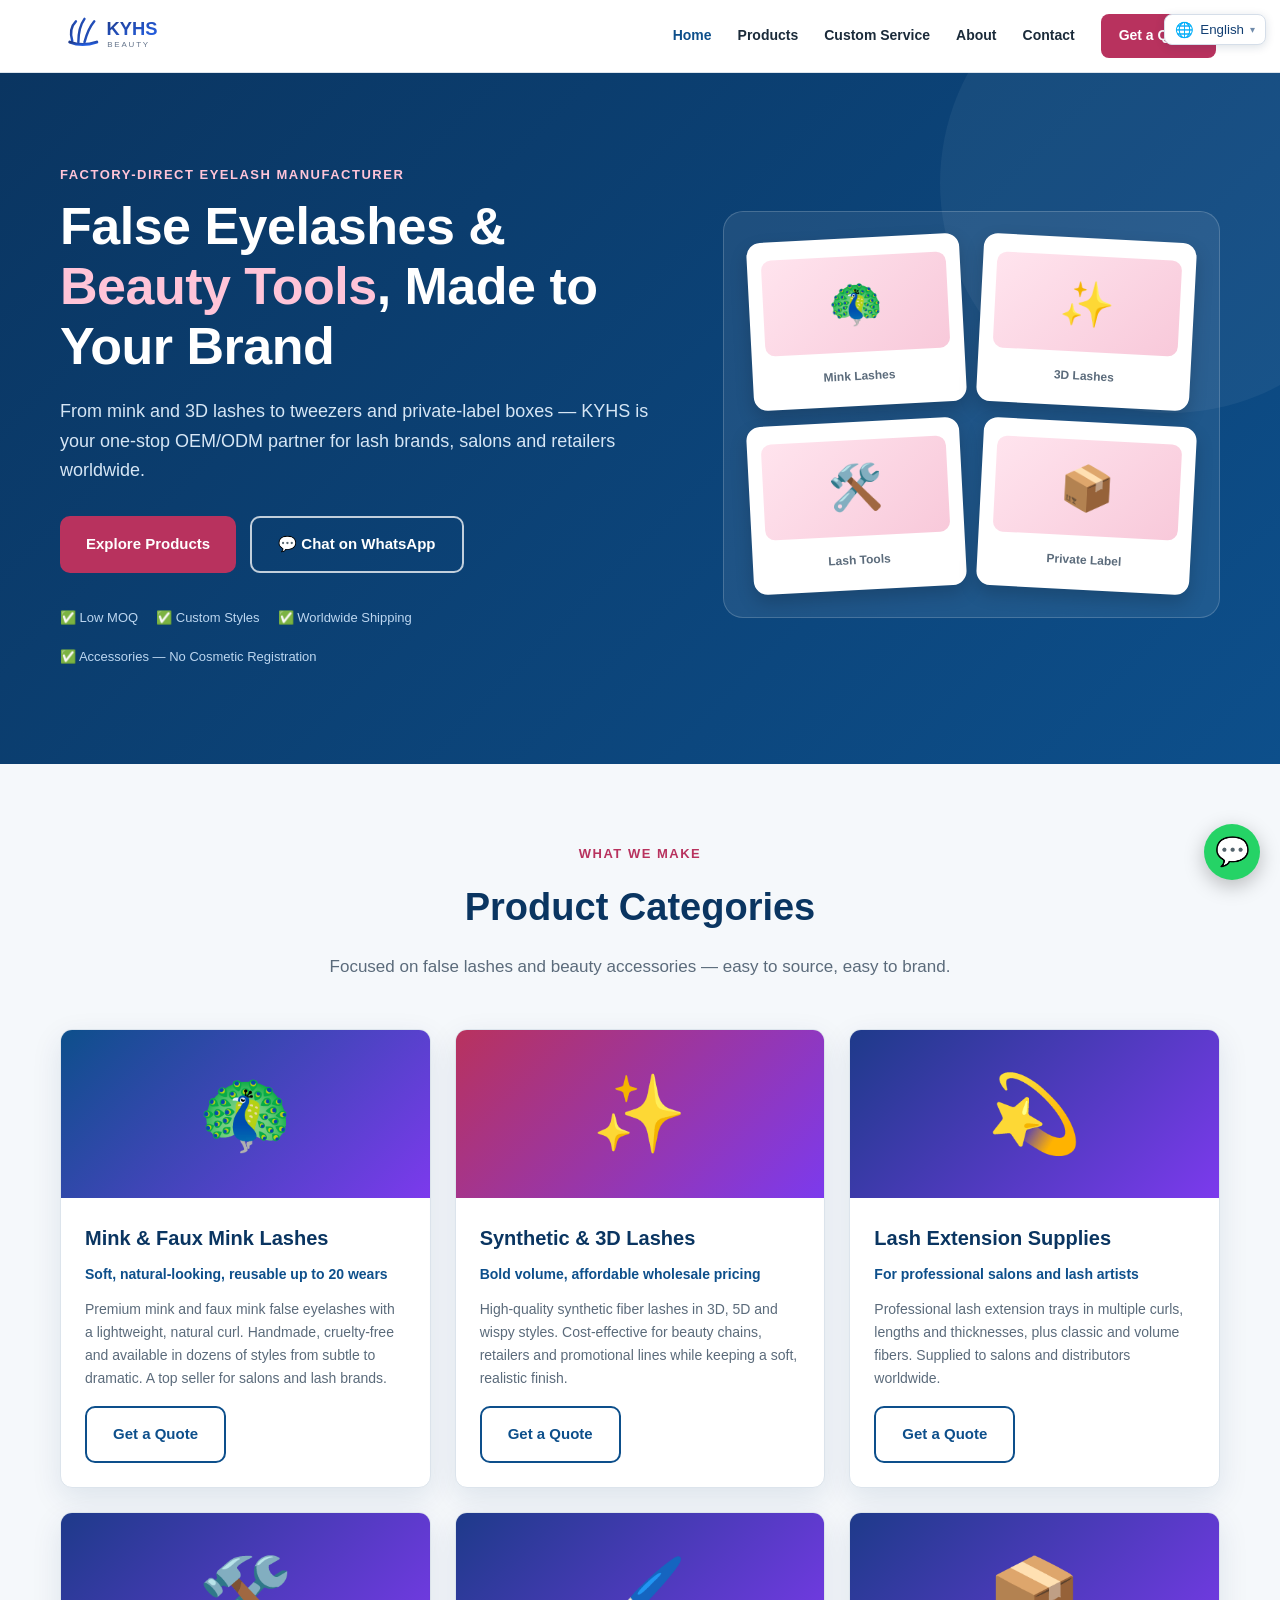
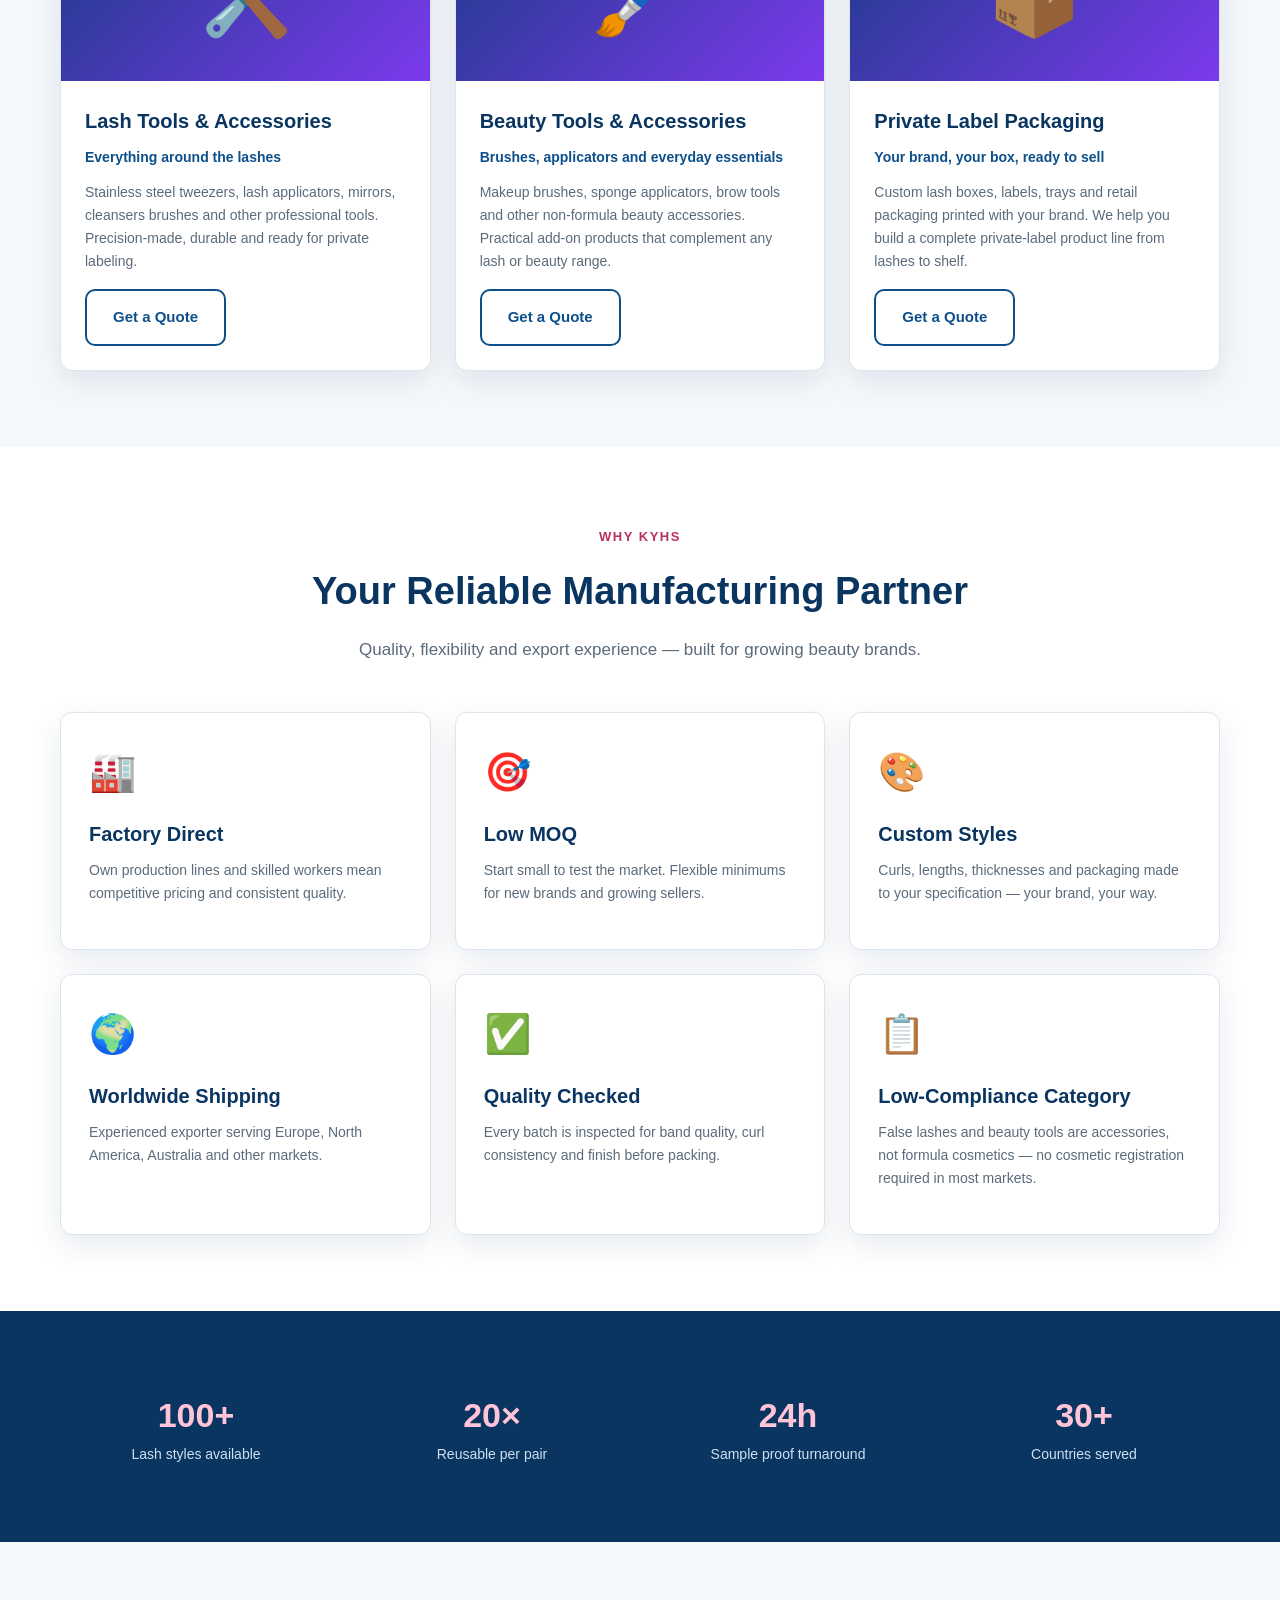
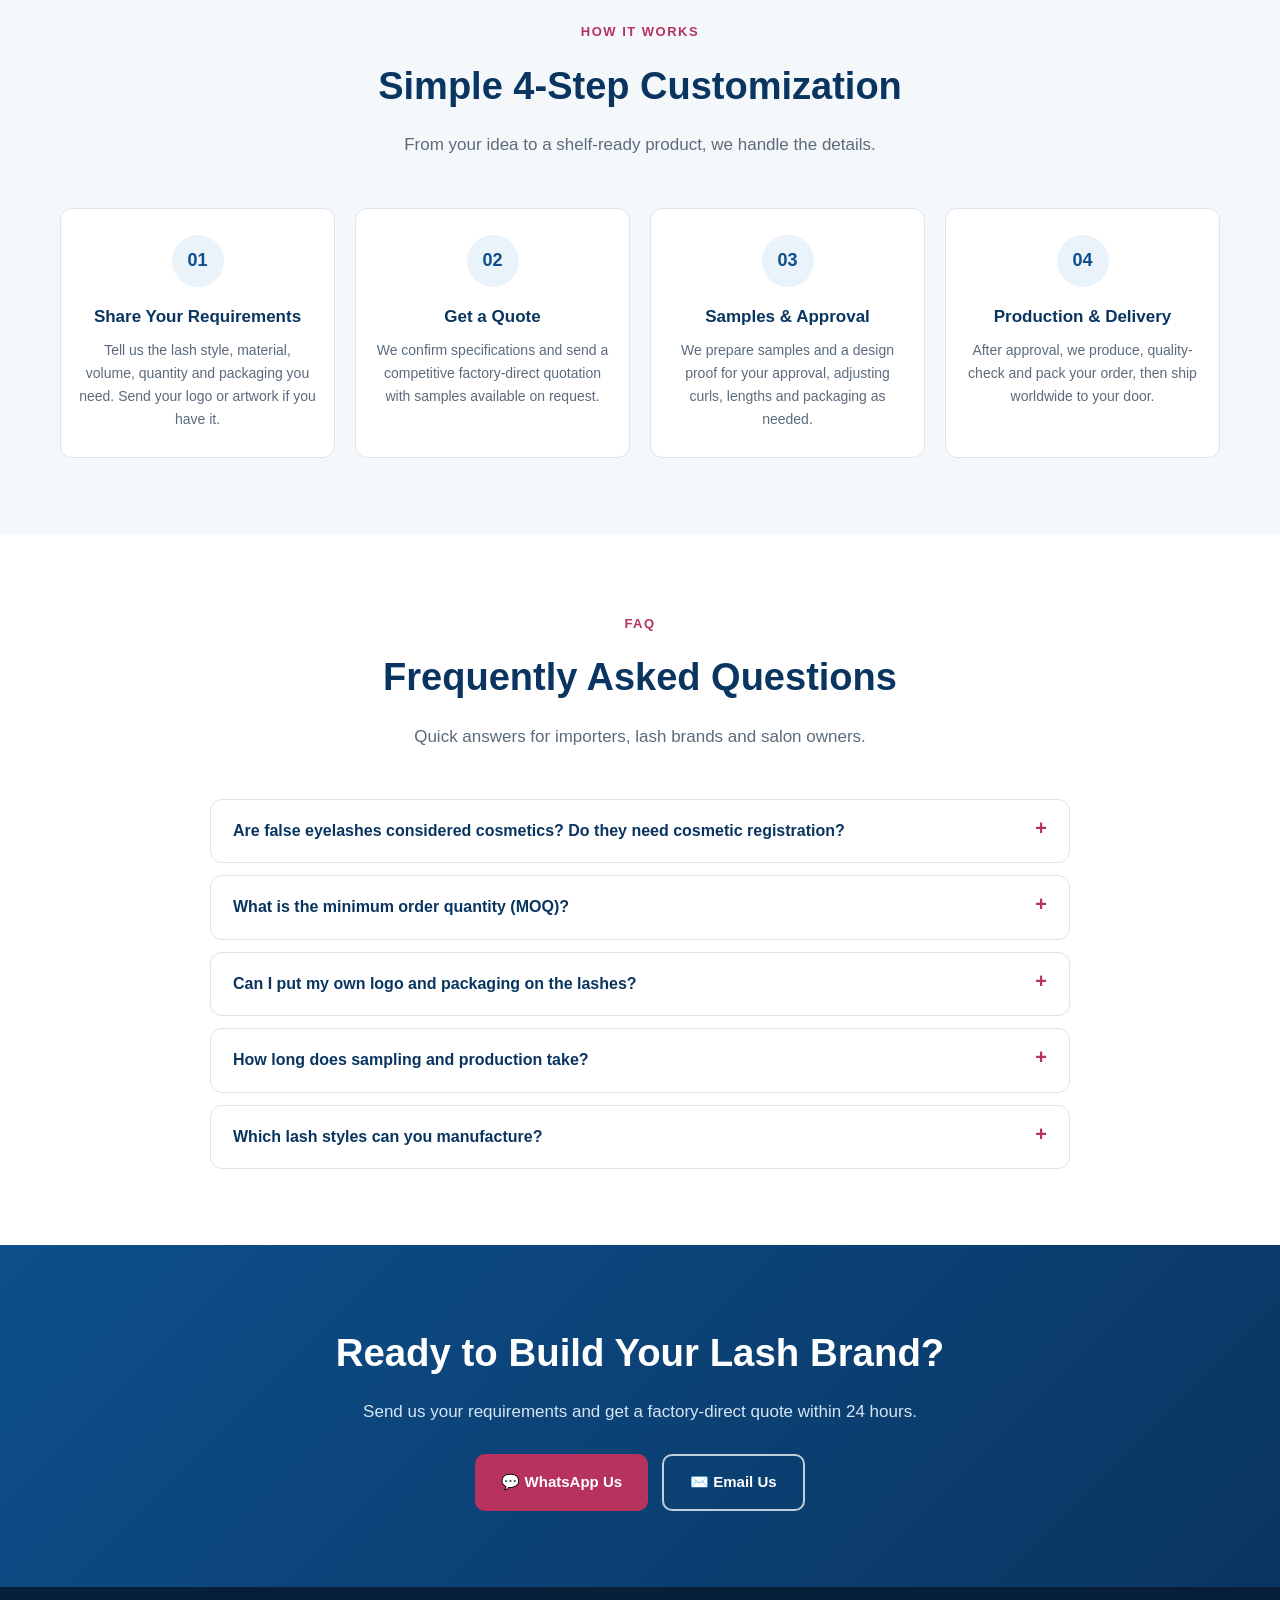
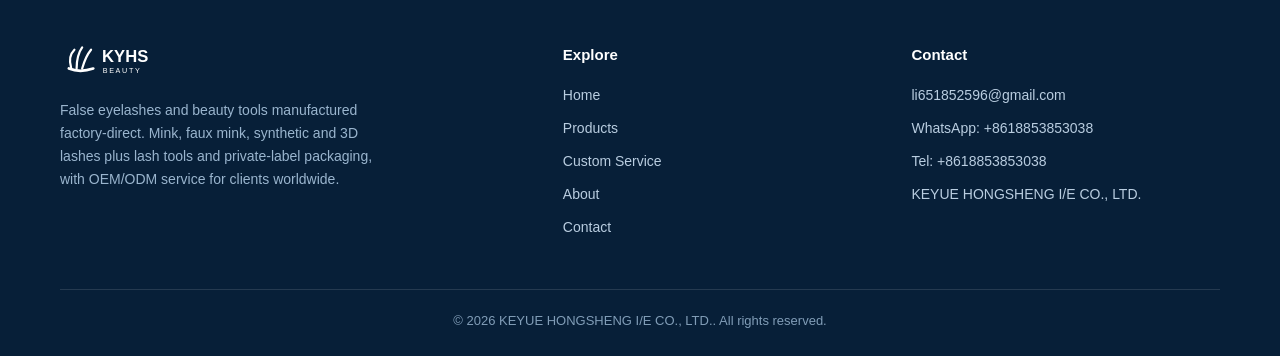
==== index.html @ fd2e0a75 "Deploy KYHS beauty site (Astro, full SEO + i18n)" ====
<!DOCTYPE html><html lang="en"> <head><meta charset="UTF-8"><meta name="viewport" content="width=device-width, initial-scale=1"><title>False Eyelashes &amp; Beauty Tools Manufacturer | OEM/ODM — KYHS</title><meta name="description" content="KYHS manufactures false eyelashes, lash tools and beauty accessories: mink, faux mink, synthetic and 3D lashes, plus tweezers, brushes and packaging. Factory-direct OEM/ODM from China, low MOQ, worldwide shipping."><meta name="keywords" content="false eyelashes, faux lashes, mink lashes, 3D lashes, eyelash extensions, lash tools, beauty tools, lash tweezers, OEM ODM lashes, private label eyelashes, eyelash manufacturer China, KYHS"><meta name="robots" content="index, follow, max-image-preview:large, max-snippet:-1"><link rel="canonical" href="https://beauty.kyhsexport.com/"><link rel="icon" type="image/svg+xml" href="/favicon.svg"><meta property="og:type" content="website"><meta property="og:title" content="False Eyelashes &#38; Beauty Tools Manufacturer | OEM/ODM — KYHS"><meta property="og:description" content="KYHS manufactures false eyelashes, lash tools and beauty accessories: mink, faux mink, synthetic and 3D lashes, plus tweezers, brushes and packaging. Factory-direct OEM/ODM from China, low MOQ, worldwide shipping."><meta property="og:url" content="https://beauty.kyhsexport.com/"><meta property="og:image" content="https://beauty.kyhsexport.com/og-image.svg"><meta property="og:image:width" content="1200"><meta property="og:image:height" content="630"><meta property="og:image:alt" content="False Eyelashes &#38; Beauty Tools Manufacturer | OEM/ODM — KYHS"><meta property="og:site_name" content="KYHS Beauty"><meta property="og:locale" content="en_US"><meta name="twitter:card" content="summary_large_image"><meta name="twitter:title" content="False Eyelashes &#38; Beauty Tools Manufacturer | OEM/ODM — KYHS"><meta name="twitter:description" content="KYHS manufactures false eyelashes, lash tools and beauty accessories: mink, faux mink, synthetic and 3D lashes, plus tweezers, brushes and packaging. Factory-direct OEM/ODM from China, low MOQ, worldwide shipping."><meta name="twitter:image" content="https://beauty.kyhsexport.com/og-image.svg"><script type="application/ld+json">{"@context":"https://schema.org","@graph":[{"@type":"Organization","@id":"https://beauty.kyhsexport.com/#organization","name":"KEYUE HONGSHENG I/E CO., LTD.","alternateName":"KYHS Beauty","url":"https://beauty.kyhsexport.com","logo":{"@type":"ImageObject","@id":"https://beauty.kyhsexport.com/#logo","url":"https://beauty.kyhsexport.com/logo.svg"},"email":"li651852596@gmail.com","telephone":"+8618853853038","address":{"@type":"PostalAddress","addressCountry":"CN"}},{"@type":"WebSite","@id":"https://beauty.kyhsexport.com/#website","name":"KYHS Beauty","url":"https://beauty.kyhsexport.com","description":"KYHS manufactures false eyelashes, lash tools and beauty accessories: mink, faux mink, synthetic and 3D lashes, plus tweezers, brushes and packaging. Factory-direct OEM/ODM from China, low MOQ, worldwide shipping.","inLanguage":"en","publisher":{"@id":"https://beauty.kyhsexport.com/#organization"}},{"@type":"WebPage","@id":"https://beauty.kyhsexport.com/#webpage","url":"https://beauty.kyhsexport.com/","name":"False Eyelashes & Beauty Tools Manufacturer | OEM/ODM — KYHS","description":"KYHS manufactures false eyelashes, lash tools and beauty accessories: mink, faux mink, synthetic and 3D lashes, plus tweezers, brushes and packaging. Factory-direct OEM/ODM from China, low MOQ, worldwide shipping.","inLanguage":"en","isPartOf":{"@id":"https://beauty.kyhsexport.com/#website"},"about":{"@id":"https://beauty.kyhsexport.com/#organization"},"primaryImageOfPage":{"@type":"ImageObject","url":"https://beauty.kyhsexport.com/og-image.svg"}},{"@type":"ItemList","@id":"https://beauty.kyhsexport.com/#itemlist","name":"KYHS False Eyelashes & Beauty Tools Product Range","numberOfItems":6,"itemListElement":[{"@type":"ListItem","position":1,"item":{"@type":"Service","name":"Mink & Faux Mink Lashes","description":"Premium mink and faux mink false eyelashes with a lightweight, natural curl. Handmade, cruelty-free and available in dozens of styles from subtle to dramatic. A top seller for salons and lash brands.","url":"https://beauty.kyhsexport.com/products/#mink-lashes","provider":{"@id":"https://beauty.kyhsexport.com/#organization"}}},{"@type":"ListItem","position":2,"item":{"@type":"Service","name":"Synthetic & 3D Lashes","description":"High-quality synthetic fiber lashes in 3D, 5D and wispy styles. Cost-effective for beauty chains, retailers and promotional lines while keeping a soft, realistic finish.","url":"https://beauty.kyhsexport.com/products/#synthetic-lashes","provider":{"@id":"https://beauty.kyhsexport.com/#organization"}}},{"@type":"ListItem","position":3,"item":{"@type":"Service","name":"Lash Extension Supplies","description":"Professional lash extension trays in multiple curls, lengths and thicknesses, plus classic and volume fibers. Supplied to salons and distributors worldwide.","url":"https://beauty.kyhsexport.com/products/#lash-extensions","provider":{"@id":"https://beauty.kyhsexport.com/#organization"}}},{"@type":"ListItem","position":4,"item":{"@type":"Service","name":"Lash Tools & Accessories","description":"Stainless steel tweezers, lash applicators, mirrors, cleansers brushes and other professional tools. Precision-made, durable and ready for private labeling.","url":"https://beauty.kyhsexport.com/products/#lash-tools","provider":{"@id":"https://beauty.kyhsexport.com/#organization"}}},{"@type":"ListItem","position":5,"item":{"@type":"Service","name":"Beauty Tools & Accessories","description":"Makeup brushes, sponge applicators, brow tools and other non-formula beauty accessories. Practical add-on products that complement any lash or beauty range.","url":"https://beauty.kyhsexport.com/products/#beauty-tools","provider":{"@id":"https://beauty.kyhsexport.com/#organization"}}},{"@type":"ListItem","position":6,"item":{"@type":"Service","name":"Private Label Packaging","description":"Custom lash boxes, labels, trays and retail packaging printed with your brand. We help you build a complete private-label product line from lashes to shelf.","url":"https://beauty.kyhsexport.com/products/#packaging","provider":{"@id":"https://beauty.kyhsexport.com/#organization"}}}]},{"@type":"FAQPage","@id":"https://beauty.kyhsexport.com/#faq","mainEntity":[{"@type":"Question","name":"Are false eyelashes considered cosmetics? Do they need cosmetic registration?","acceptedAnswer":{"@type":"Answer","text":"False eyelashes are classified as beauty accessories rather than formula cosmetics in most markets. Unlike mascara or skincare, they generally do not require CPNP registration in the EU or FDA MoCRA registration in the US, making them much simpler to import and sell."}},{"@type":"Question","name":"What is the minimum order quantity (MOQ)?","acceptedAnswer":{"@type":"Answer","text":"We keep flexible, low minimums so new brands can test the market. MOQ depends on the lash style and packaging; contact us on WhatsApp with your target quantity and we will confirm the exact figure."}},{"@type":"Question","name":"Can I put my own logo and packaging on the lashes?","acceptedAnswer":{"@type":"Answer","text":"Yes. We provide full OEM/ODM and private-label service: custom logo on bands and boxes, your artwork, and retail-ready packaging. Send your design or ask our team to create one for you."}},{"@type":"Question","name":"How long does sampling and production take?","acceptedAnswer":{"@type":"Answer","text":"A digital proof is typically ready within 24 hours, and physical samples within 5-7 working days. Mass production begins after sample approval; exact lead time depends on quantity and customization."}},{"@type":"Question","name":"Which lash styles can you manufacture?","acceptedAnswer":{"@type":"Answer","text":"We produce mink and faux mink lashes, synthetic and 3D/5D volume styles, professional extension trays, and matching tools and packaging. Custom curls, lengths and thicknesses are available on request."}}]}]}</script><link rel="stylesheet" href="/_astro/about.BQBx4nyv.css"></head> <body> <header class="site-header"> <div class="container nav-inner"> <a href="/" class="logo" aria-label="KYHS Beauty home"> <img src="/logo.svg" alt="KYHS Beauty" width="240" height="72"> </a> <nav class="nav-links" id="navLinks"> <a href="/" class="active">Home</a><a href="/products/" class>Products</a><a href="/custom/" class>Custom Service</a><a href="/about/" class>About</a><a href="/contact/" class>Contact</a> <a href="https://wa.me/18853853038" class="nav-cta" target="_blank" rel="noopener">Get a Quote</a> </nav> <button class="menu-toggle" id="menuToggle" aria-label="Menu">☰</button> </div> </header>  <main>  <section class="hero"> <div class="container hero-grid"> <div> <span class="eyebrow" style="color:#ffc4d8">Factory-Direct Eyelash Manufacturer</span> <h1>False Eyelashes &amp; <span class="hl">Beauty Tools</span>, Made to Your Brand</h1> <p class="lead">From mink and 3D lashes to tweezers and private-label boxes — KYHS is your one-stop OEM/ODM partner for lash brands, salons and retailers worldwide.</p> <div class="hero-actions"> <a href="/products/" class="btn btn-primary">Explore Products</a> <a href="https://wa.me/18853853038" class="btn btn-ghost" target="_blank" rel="noopener">💬 Chat on WhatsApp</a> </div> <div class="hero-badges"> <span>✅ Low MOQ</span> <span>✅ Custom Styles</span> <span>✅ Worldwide Shipping</span> <span>✅ Accessories — No Cosmetic Registration</span> </div> </div> <div class="hero-art" aria-hidden="true"> <div class="lash-tile"><div class="face">🦚</div><small>Mink Lashes</small></div> <div class="lash-tile"><div class="face">✨</div><small>3D Lashes</small></div> <div class="lash-tile"><div class="face">🛠️</div><small>Lash Tools</small></div> <div class="lash-tile"><div class="face">📦</div><small>Private Label</small></div> </div> </div> </section> <section class="section-soft"> <div class="container"> <div class="section-head"> <span class="eyebrow">What We Make</span> <h2>Product Categories</h2> <p>Focused on false lashes and beauty accessories — easy to source, easy to brand.</p> </div> <div class="grid-3"> <article class="card product-card"> <div class="product-art" style="background:linear-gradient(135deg, #0d4f8b, #7c3aed)">🦚</div> <div class="product-body"> <h3>Mink &amp; Faux Mink Lashes</h3> <p class="tagline">Soft, natural-looking, reusable up to 20 wears</p> <p>Premium mink and faux mink false eyelashes with a lightweight, natural curl. Handmade, cruelty-free and available in dozens of styles from subtle to dramatic. A top seller for salons and lash brands.</p> <a href="https://wa.me/18853853038" class="btn btn-outline" target="_blank" rel="noopener">Get a Quote</a> </div> </article><article class="card product-card"> <div class="product-art" style="background:linear-gradient(135deg, #b8325e, #7c3aed)">✨</div> <div class="product-body"> <h3>Synthetic &amp; 3D Lashes</h3> <p class="tagline">Bold volume, affordable wholesale pricing</p> <p>High-quality synthetic fiber lashes in 3D, 5D and wispy styles. Cost-effective for beauty chains, retailers and promotional lines while keeping a soft, realistic finish.</p> <a href="https://wa.me/18853853038" class="btn btn-outline" target="_blank" rel="noopener">Get a Quote</a> </div> </article><article class="card product-card"> <div class="product-art" style="background:linear-gradient(135deg, #1e3a8a, #7c3aed)">💫</div> <div class="product-body"> <h3>Lash Extension Supplies</h3> <p class="tagline">For professional salons and lash artists</p> <p>Professional lash extension trays in multiple curls, lengths and thicknesses, plus classic and volume fibers. Supplied to salons and distributors worldwide.</p> <a href="https://wa.me/18853853038" class="btn btn-outline" target="_blank" rel="noopener">Get a Quote</a> </div> </article><article class="card product-card"> <div class="product-art" style="background:linear-gradient(135deg, #1e3a8a, #7c3aed)">🛠️</div> <div class="product-body"> <h3>Lash Tools &amp; Accessories</h3> <p class="tagline">Everything around the lashes</p> <p>Stainless steel tweezers, lash applicators, mirrors, cleansers brushes and other professional tools. Precision-made, durable and ready for private labeling.</p> <a href="https://wa.me/18853853038" class="btn btn-outline" target="_blank" rel="noopener">Get a Quote</a> </div> </article><article class="card product-card"> <div class="product-art" style="background:linear-gradient(135deg, #1e3a8a, #7c3aed)">🖌️</div> <div class="product-body"> <h3>Beauty Tools &amp; Accessories</h3> <p class="tagline">Brushes, applicators and everyday essentials</p> <p>Makeup brushes, sponge applicators, brow tools and other non-formula beauty accessories. Practical add-on products that complement any lash or beauty range.</p> <a href="https://wa.me/18853853038" class="btn btn-outline" target="_blank" rel="noopener">Get a Quote</a> </div> </article><article class="card product-card"> <div class="product-art" style="background:linear-gradient(135deg, #1e3a8a, #7c3aed)">📦</div> <div class="product-body"> <h3>Private Label Packaging</h3> <p class="tagline">Your brand, your box, ready to sell</p> <p>Custom lash boxes, labels, trays and retail packaging printed with your brand. We help you build a complete private-label product line from lashes to shelf.</p> <a href="https://wa.me/18853853038" class="btn btn-outline" target="_blank" rel="noopener">Get a Quote</a> </div> </article> </div> </div> </section> <section> <div class="container"> <div class="section-head"> <span class="eyebrow">Why KYHS</span> <h2>Your Reliable Manufacturing Partner</h2> <p>Quality, flexibility and export experience — built for growing beauty brands.</p> </div> <div class="grid-3"> <div class="card"> <div class="icon">🏭</div> <h3>Factory Direct</h3> <p>Own production lines and skilled workers mean competitive pricing and consistent quality.</p> </div><div class="card"> <div class="icon">🎯</div> <h3>Low MOQ</h3> <p>Start small to test the market. Flexible minimums for new brands and growing sellers.</p> </div><div class="card"> <div class="icon">🎨</div> <h3>Custom Styles</h3> <p>Curls, lengths, thicknesses and packaging made to your specification — your brand, your way.</p> </div><div class="card"> <div class="icon">🌍</div> <h3>Worldwide Shipping</h3> <p>Experienced exporter serving Europe, North America, Australia and other markets.</p> </div><div class="card"> <div class="icon">✅</div> <h3>Quality Checked</h3> <p>Every batch is inspected for band quality, curl consistency and finish before packing.</p> </div><div class="card"> <div class="icon">📋</div> <h3>Low-Compliance Category</h3> <p>False lashes and beauty tools are accessories, not formula cosmetics — no cosmetic registration required in most markets.</p> </div> </div> </div> </section> <section class="strip"> <div class="container strip-grid"> <div><div class="num">100+</div><div class="label">Lash styles available</div></div> <div><div class="num">20×</div><div class="label">Reusable per pair</div></div> <div><div class="num">24h</div><div class="label">Sample proof turnaround</div></div> <div><div class="num">30+</div><div class="label">Countries served</div></div> </div> </section> <section class="section-soft"> <div class="container"> <div class="section-head"> <span class="eyebrow">How It Works</span> <h2>Simple 4-Step Customization</h2> <p>From your idea to a shelf-ready product, we handle the details.</p> </div> <div class="steps"> <div class="step"> <div class="num">01</div> <h3>Share Your Requirements</h3> <p>Tell us the lash style, material, volume, quantity and packaging you need. Send your logo or artwork if you have it.</p> </div><div class="step"> <div class="num">02</div> <h3>Get a Quote</h3> <p>We confirm specifications and send a competitive factory-direct quotation with samples available on request.</p> </div><div class="step"> <div class="num">03</div> <h3>Samples &amp; Approval</h3> <p>We prepare samples and a design proof for your approval, adjusting curls, lengths and packaging as needed.</p> </div><div class="step"> <div class="num">04</div> <h3>Production &amp; Delivery</h3> <p>After approval, we produce, quality-check and pack your order, then ship worldwide to your door.</p> </div> </div> </div> </section> <section> <div class="container" style="max-width:860px"> <div class="section-head"> <span class="eyebrow">FAQ</span> <h2>Frequently Asked Questions</h2> <p>Quick answers for importers, lash brands and salon owners.</p> </div> <div class="faq-list"> <details class="faq-item"> <summary>Are false eyelashes considered cosmetics? Do they need cosmetic registration?</summary> <p>False eyelashes are classified as beauty accessories rather than formula cosmetics in most markets. Unlike mascara or skincare, they generally do not require CPNP registration in the EU or FDA MoCRA registration in the US, making them much simpler to import and sell.</p> </details><details class="faq-item"> <summary>What is the minimum order quantity (MOQ)?</summary> <p>We keep flexible, low minimums so new brands can test the market. MOQ depends on the lash style and packaging; contact us on WhatsApp with your target quantity and we will confirm the exact figure.</p> </details><details class="faq-item"> <summary>Can I put my own logo and packaging on the lashes?</summary> <p>Yes. We provide full OEM/ODM and private-label service: custom logo on bands and boxes, your artwork, and retail-ready packaging. Send your design or ask our team to create one for you.</p> </details><details class="faq-item"> <summary>How long does sampling and production take?</summary> <p>A digital proof is typically ready within 24 hours, and physical samples within 5-7 working days. Mass production begins after sample approval; exact lead time depends on quantity and customization.</p> </details><details class="faq-item"> <summary>Which lash styles can you manufacture?</summary> <p>We produce mink and faux mink lashes, synthetic and 3D/5D volume styles, professional extension trays, and matching tools and packaging. Custom curls, lengths and thicknesses are available on request.</p> </details> </div> </div> </section> <section class="cta"> <div class="container"> <h2>Ready to Build Your Lash Brand?</h2> <p>Send us your requirements and get a factory-direct quote within 24 hours.</p> <div class="cta-actions"> <a href="https://wa.me/18853853038" class="btn btn-primary" target="_blank" rel="noopener">💬 WhatsApp Us</a> <a href="mailto:li651852596@gmail.com" class="btn btn-ghost">✉️ Email Us</a> </div> </div> </section>  </main> <a href="https://wa.me/18853853038" class="float-wa" target="_blank" rel="noopener" aria-label="Chat on WhatsApp">💬</a> <footer class="site-footer"> <div class="container"> <div class="footer-grid"> <div class="footer-brand"> <div class="logo"><img src="/logo.svg" alt="KYHS Beauty" width="240" height="72"></div> <p>False eyelashes and beauty tools manufactured factory-direct. Mink, faux mink, synthetic and 3D lashes plus lash tools and private-label packaging, with OEM/ODM service for clients worldwide.</p> </div> <div class="footer-col"> <h4>Explore</h4> <a href="/">Home</a><a href="/products/">Products</a><a href="/custom/">Custom Service</a><a href="/about/">About</a><a href="/contact/">Contact</a> </div> <div class="footer-col"> <h4>Contact</h4> <a href="mailto:li651852596@gmail.com">li651852596@gmail.com</a> <a href="https://wa.me/18853853038" target="_blank" rel="noopener">WhatsApp: +8618853853038</a> <span>Tel: +8618853853038</span> <span>KEYUE HONGSHENG I/E CO., LTD.</span> </div> </div> <div class="footer-bottom">
© 2026 KEYUE HONGSHENG I/E CO., LTD.. All rights reserved.
</div> </div> </footer> <script>
      const toggle = document.getElementById('menuToggle');
      const links = document.getElementById('navLinks');
      toggle?.addEventListener('click', () => links?.classList.toggle('open'));
    </script> <!-- KYHS i18n: auto translate (all languages + searchable switcher) --> <script src="/js/translate.js"></script> <script src="/js/kyhs-translate-init.js"></script> <!-- KYHS analytics: admin-only stats --> <script src="/js/kyhs-analytics.js"></script> </body> </html>
---- _astro/about.BQBx4nyv.css ----
:root{--navy: #0a3561;--blue: #0d4f8b;--blue-light: #eaf2fa;--accent: #b8325e;--ink: #1b2b3a;--muted: #5b6b7b;--line: #dce4ec;--bg: #ffffff;--bg-soft: #f5f8fb;--radius: 12px;--shadow: 0 10px 30px rgba(10, 53, 97, .1)}*{box-sizing:border-box}html{scroll-behavior:smooth}body{margin:0;font-family:-apple-system,BlinkMacSystemFont,Segoe UI,Roboto,Helvetica,Arial,sans-serif;color:var(--ink);background:var(--bg);line-height:1.65;-webkit-font-smoothing:antialiased}a{color:inherit;text-decoration:none}img{max-width:100%;display:block}.container{width:min(1160px,92%);margin-inline:auto}.site-header{position:sticky;top:0;z-index:1000;background:#fffffff5;border-bottom:1px solid var(--line);backdrop-filter:blur(8px)}.nav-inner{display:flex;align-items:center;justify-content:space-between;gap:18px;min-height:72px}.logo{display:flex;align-items:center;gap:10px}.logo img{height:44px;width:auto}.nav-links{display:flex;align-items:center;gap:26px}.nav-links a{font-size:14px;font-weight:600;color:var(--ink)}.nav-links a:hover,.nav-links a.active{color:var(--blue)}.nav-cta,.btn-whatsapp{background:var(--accent);color:#fff!important;padding:10px 18px;border-radius:8px;font-weight:600;display:inline-flex;align-items:center;gap:8px}.nav-cta:hover,.btn-whatsapp:hover{background:#98284e}.menu-toggle{display:none;background:none;border:0;font-size:26px;cursor:pointer;color:var(--navy)}.btn{display:inline-flex;align-items:center;justify-content:center;gap:8px;padding:14px 26px;border-radius:10px;font-weight:700;font-size:15px;transition:transform .15s ease,background .15s ease}.btn:hover{transform:translateY(-2px)}.btn-primary{background:var(--accent);color:#fff}.btn-primary:hover{background:#98284e}.btn-ghost{background:transparent;color:#fff;border:2px solid rgba(255,255,255,.75)}.btn-ghost:hover{background:#ffffff1f}.btn-outline{background:#fff;color:var(--blue);border:2px solid var(--blue)}.btn-outline:hover{background:var(--blue-light)}.hero{color:#fff;background:linear-gradient(135deg,#0a3561,#0d4f8b);padding:88px 0 96px;position:relative;overflow:hidden}.hero:after{content:"";position:absolute;right:-120px;top:-120px;width:460px;height:460px;border-radius:50%;background:#ffffff0d}.hero-grid{display:grid;grid-template-columns:1.1fr .9fr;gap:56px;align-items:center;position:relative;z-index:1}.hero h1{font-size:clamp(30px,4.2vw,52px);line-height:1.15;margin:0 0 20px;font-weight:800;letter-spacing:-.5px}.hero h1 .hl{color:#ffc4d8}.hero p.lead{font-size:18px;color:#d6e6f5;max-width:620px;margin:0 0 30px}.hero-actions{display:flex;flex-wrap:wrap;gap:14px}.hero-badges{display:flex;flex-wrap:wrap;gap:18px;margin-top:34px;font-size:13px;color:#bcd6f0}.hero-badges span{display:inline-flex;align-items:center;gap:6px}.hero-art{background:#ffffff14;border:1px solid rgba(255,255,255,.18);border-radius:20px;padding:26px;display:grid;grid-template-columns:repeat(2,1fr);gap:16px}.lash-tile{background:#fff;border-radius:14px;padding:18px 14px;text-align:center;box-shadow:0 8px 18px #0000002e;transform:rotate(-3deg)}.lash-tile:nth-child(2n){transform:rotate(3deg)}.lash-tile .face{height:96px;border-radius:10px;display:flex;align-items:center;justify-content:center;font-size:44px;margin-bottom:10px;background:linear-gradient(135deg,#ffe4ee,#f8c9da)}.lash-tile small{color:var(--muted);font-size:12px;font-weight:600}section{padding:76px 0}.section-soft{background:var(--bg-soft)}.section-head{text-align:center;max-width:720px;margin:0 auto 48px}.section-head h2{font-size:clamp(26px,3vw,38px);margin:0 0 14px;color:var(--navy)}.section-head p{color:var(--muted);font-size:17px;margin:0}.eyebrow{display:inline-block;font-size:13px;font-weight:700;letter-spacing:1.5px;color:var(--accent);text-transform:uppercase;margin-bottom:12px}.grid-3{display:grid;grid-template-columns:repeat(3,1fr);gap:24px}.grid-2{display:grid;grid-template-columns:repeat(2,1fr);gap:32px;align-items:center}.card{background:#fff;border:1px solid var(--line);border-radius:var(--radius);padding:28px;box-shadow:var(--shadow);transition:transform .2s ease,box-shadow .2s ease}.card:hover{transform:translateY(-4px);box-shadow:0 16px 40px #0a356124}.card .icon{font-size:38px;margin-bottom:14px}.card h3{margin:0 0 8px;font-size:20px;color:var(--navy)}.card .tagline{color:var(--blue);font-weight:600;font-size:14px;margin:0 0 12px}.card p{color:var(--muted);font-size:14px;margin:0 0 16px}.card ul{margin:0;padding-left:18px;color:var(--muted);font-size:14px}.card li{margin-bottom:6px}.product-card{overflow:hidden;padding:0;display:flex;flex-direction:column}.product-art{height:168px;display:flex;align-items:center;justify-content:center;font-size:76px;color:#fff}.product-body{padding:24px;flex:1;display:flex;flex-direction:column}.product-body .btn{margin-top:auto;align-self:flex-start}.steps{counter-reset:step;display:grid;grid-template-columns:repeat(4,1fr);gap:20px}.step{text-align:center;padding:26px 18px;border-radius:var(--radius);background:#fff;border:1px solid var(--line)}.step .num{width:52px;height:52px;margin:0 auto 16px;border-radius:50%;background:var(--blue-light);color:var(--blue);display:flex;align-items:center;justify-content:center;font-weight:800;font-size:18px}.step h3{margin:0 0 8px;font-size:17px;color:var(--navy)}.step p{margin:0;color:var(--muted);font-size:14px}.strip{background:var(--navy);color:#fff}.strip-grid{display:grid;grid-template-columns:repeat(4,1fr);gap:24px;text-align:center}.strip .num{font-size:34px;font-weight:800;color:#ffc4d8}.strip .label{font-size:14px;color:#cfe0f0}.cta{background:linear-gradient(135deg,#0d4f8b,#0a3561);color:#fff;text-align:center}.cta h2{font-size:clamp(26px,3vw,40px);margin:0 0 14px}.cta p{font-size:17px;color:#d6e6f5;margin:0 0 28px}.cta-actions{display:flex;flex-wrap:wrap;gap:14px;justify-content:center}.page-hero{background:var(--blue-light);padding:60px 0}.page-hero h1{font-size:clamp(28px,3.4vw,42px);color:var(--navy);margin:0 0 12px}.page-hero p{color:var(--muted);font-size:17px;margin:0;max-width:720px}.contact-grid{display:grid;grid-template-columns:1fr 1fr;gap:40px}.contact-list{list-style:none;padding:0;margin:0}.contact-list li{padding:14px 0;border-bottom:1px solid var(--line);display:flex;gap:12px;align-items:center}.contact-list .k{color:var(--muted);min-width:92px;font-size:14px}.form-row{display:grid;grid-template-columns:1fr 1fr;gap:14px}label{display:block;font-size:13px;font-weight:600;color:var(--ink);margin-bottom:6px}input,textarea,select{width:100%;padding:12px 14px;border:1px solid var(--line);border-radius:8px;font-size:15px;font-family:inherit;background:#fff;color:var(--ink)}textarea{min-height:130px;resize:vertical}.field{margin-bottom:16px}.site-footer{background:#071f38;color:#b9cde0;padding:56px 0 24px}.footer-grid{display:grid;grid-template-columns:1.5fr 1fr 1fr;gap:40px}.footer-brand .logo img{filter:brightness(0) invert(1);height:40px}.footer-brand p{font-size:14px;margin:16px 0 0;color:#9ab5ce;max-width:340px}.footer-col h4{color:#fff;font-size:15px;margin:0 0 16px}.footer-col a,.footer-col span{display:block;font-size:14px;margin-bottom:10px}.footer-col a:hover{color:#fff}.footer-bottom{border-top:1px solid rgba(255,255,255,.12);margin-top:40px;padding-top:20px;text-align:center;font-size:13px;color:#819db7}.float-wa{position:fixed;right:20px;bottom:20px;z-index:900;background:#25d366;color:#fff;border-radius:50%;width:56px;height:56px;display:flex;align-items:center;justify-content:center;font-size:28px;box-shadow:0 6px 20px #00000040}.float-wa:hover{background:#1ebe5a}.site-header .nav-inner{padding-right:4px}@media(max-width:900px){.hero-grid,.grid-2,.contact-grid{grid-template-columns:1fr}.grid-3,.steps,.strip-grid{grid-template-columns:repeat(2,1fr)}.footer-grid{grid-template-columns:1fr 1fr}}@media(max-width:640px){.nav-links{display:none;position:absolute;top:72px;left:0;right:0;background:#fff;flex-direction:column;align-items:stretch;gap:0;padding:12px 6%;border-bottom:1px solid var(--line)}.nav-links.open{display:flex}.nav-links a{padding:12px 0;border-bottom:1px solid var(--line)}.nav-cta{margin-top:10px;justify-content:center}.menu-toggle{display:block}.grid-3,.steps,.strip-grid,.footer-grid,.form-row{grid-template-columns:1fr}.hero{padding:60px 0}section{padding:56px 0}}.breadcrumbs{display:flex;flex-wrap:wrap;align-items:center;gap:6px;padding-top:18px;padding-bottom:4px;font-size:13px;color:var(--muted)}.breadcrumbs a:hover{color:var(--blue)}.breadcrumbs .crumb-sep{color:#a9b6c4;margin-right:6px}.breadcrumbs [aria-current=page]{color:var(--navy);font-weight:600}.faq-list{display:grid;gap:12px}.faq-item{background:#fff;border:1px solid var(--line);border-radius:var(--radius);padding:18px 22px}.faq-item summary{cursor:pointer;font-weight:700;color:var(--navy);font-size:16px;list-style:none}.faq-item summary::-webkit-details-marker{display:none}.faq-item summary:after{content:"+";float:right;color:var(--accent);font-size:20px;line-height:1}.faq-item[open] summary:after{content:"−"}.faq-item p{color:var(--muted);font-size:15px;margin:14px 0 0}
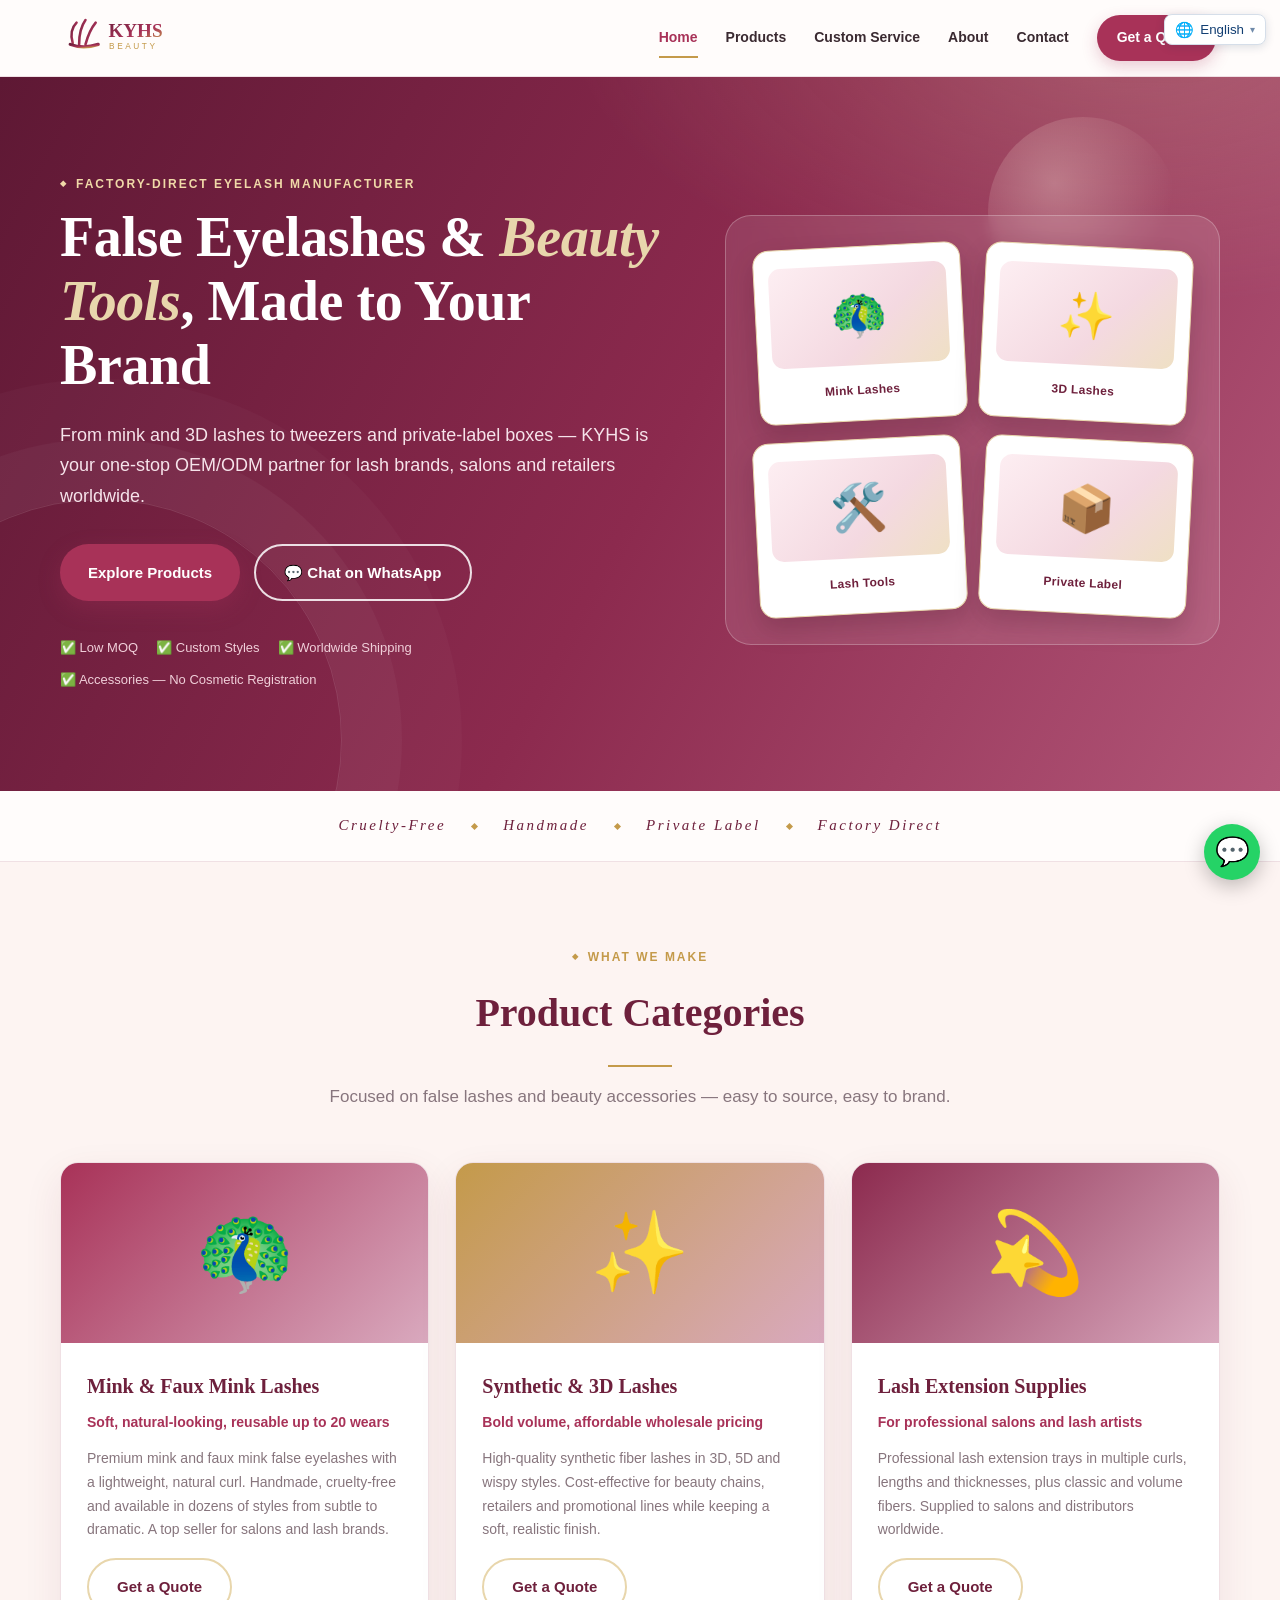
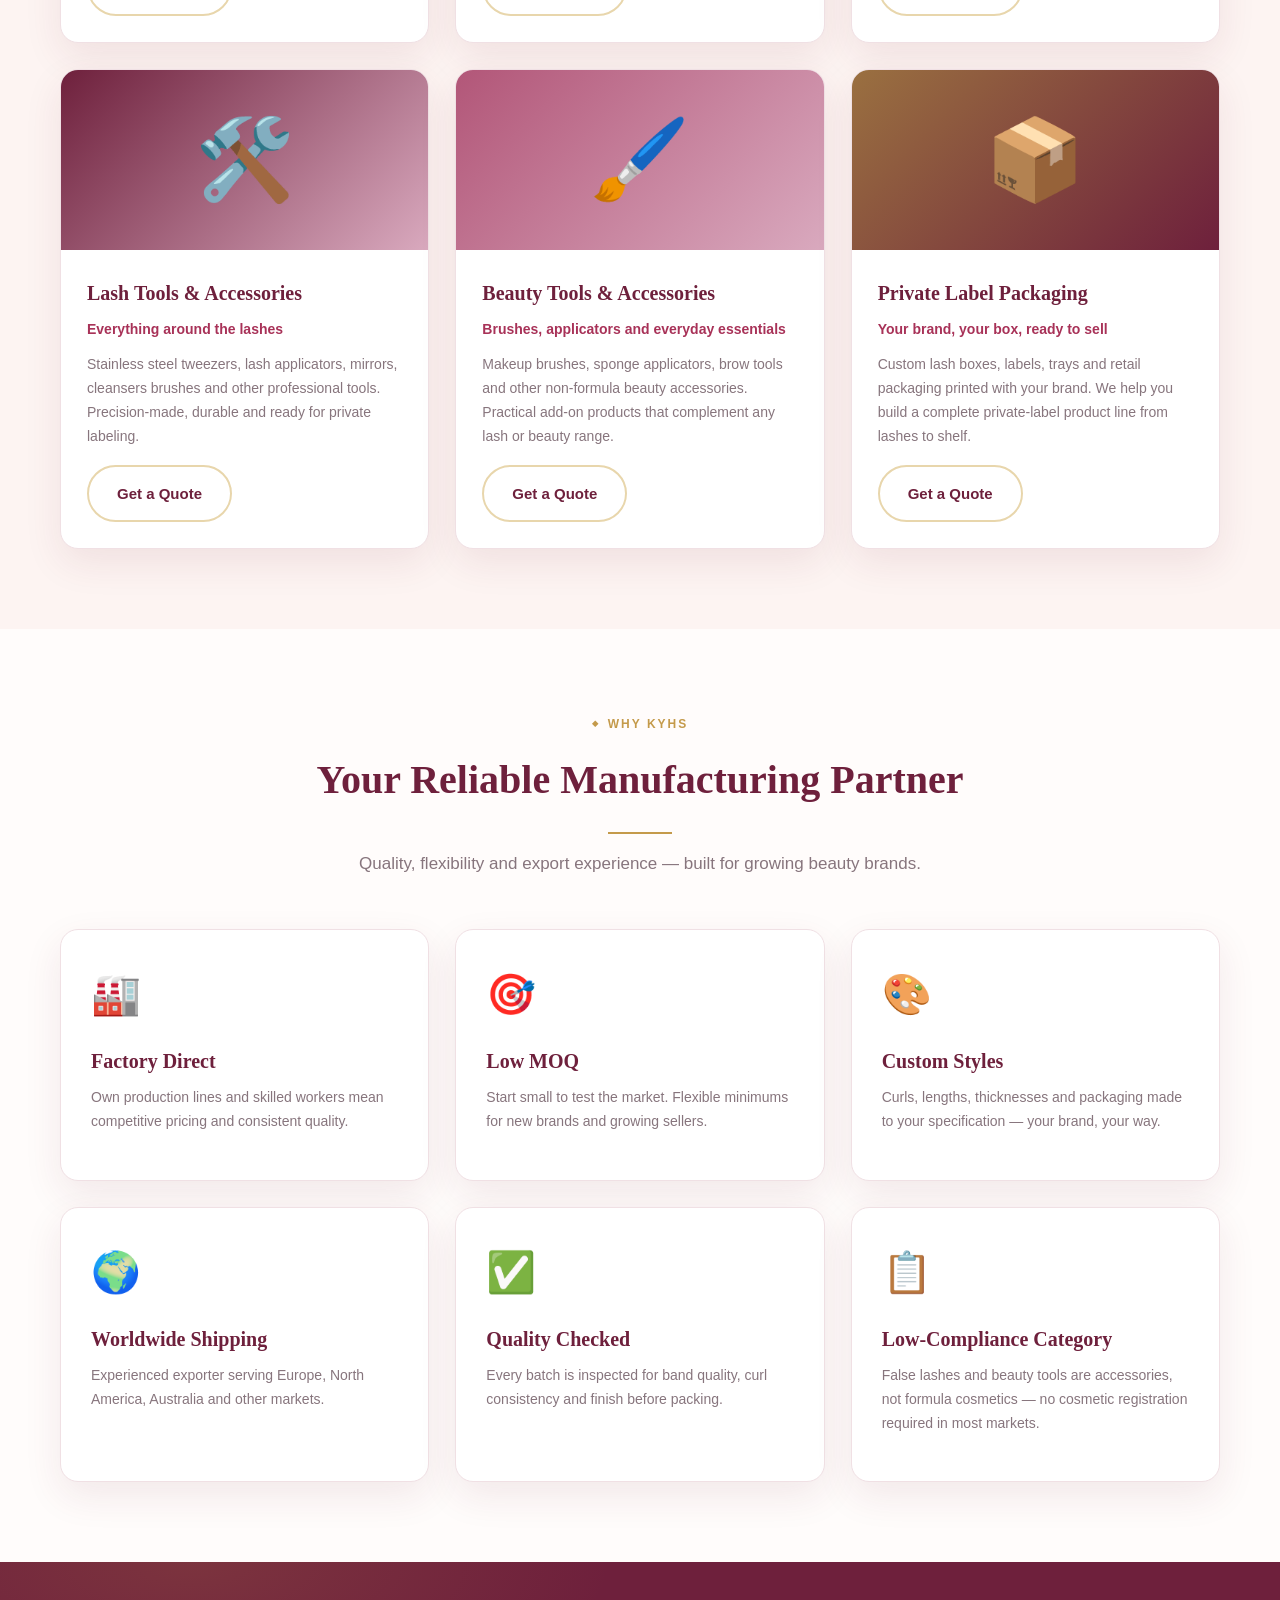
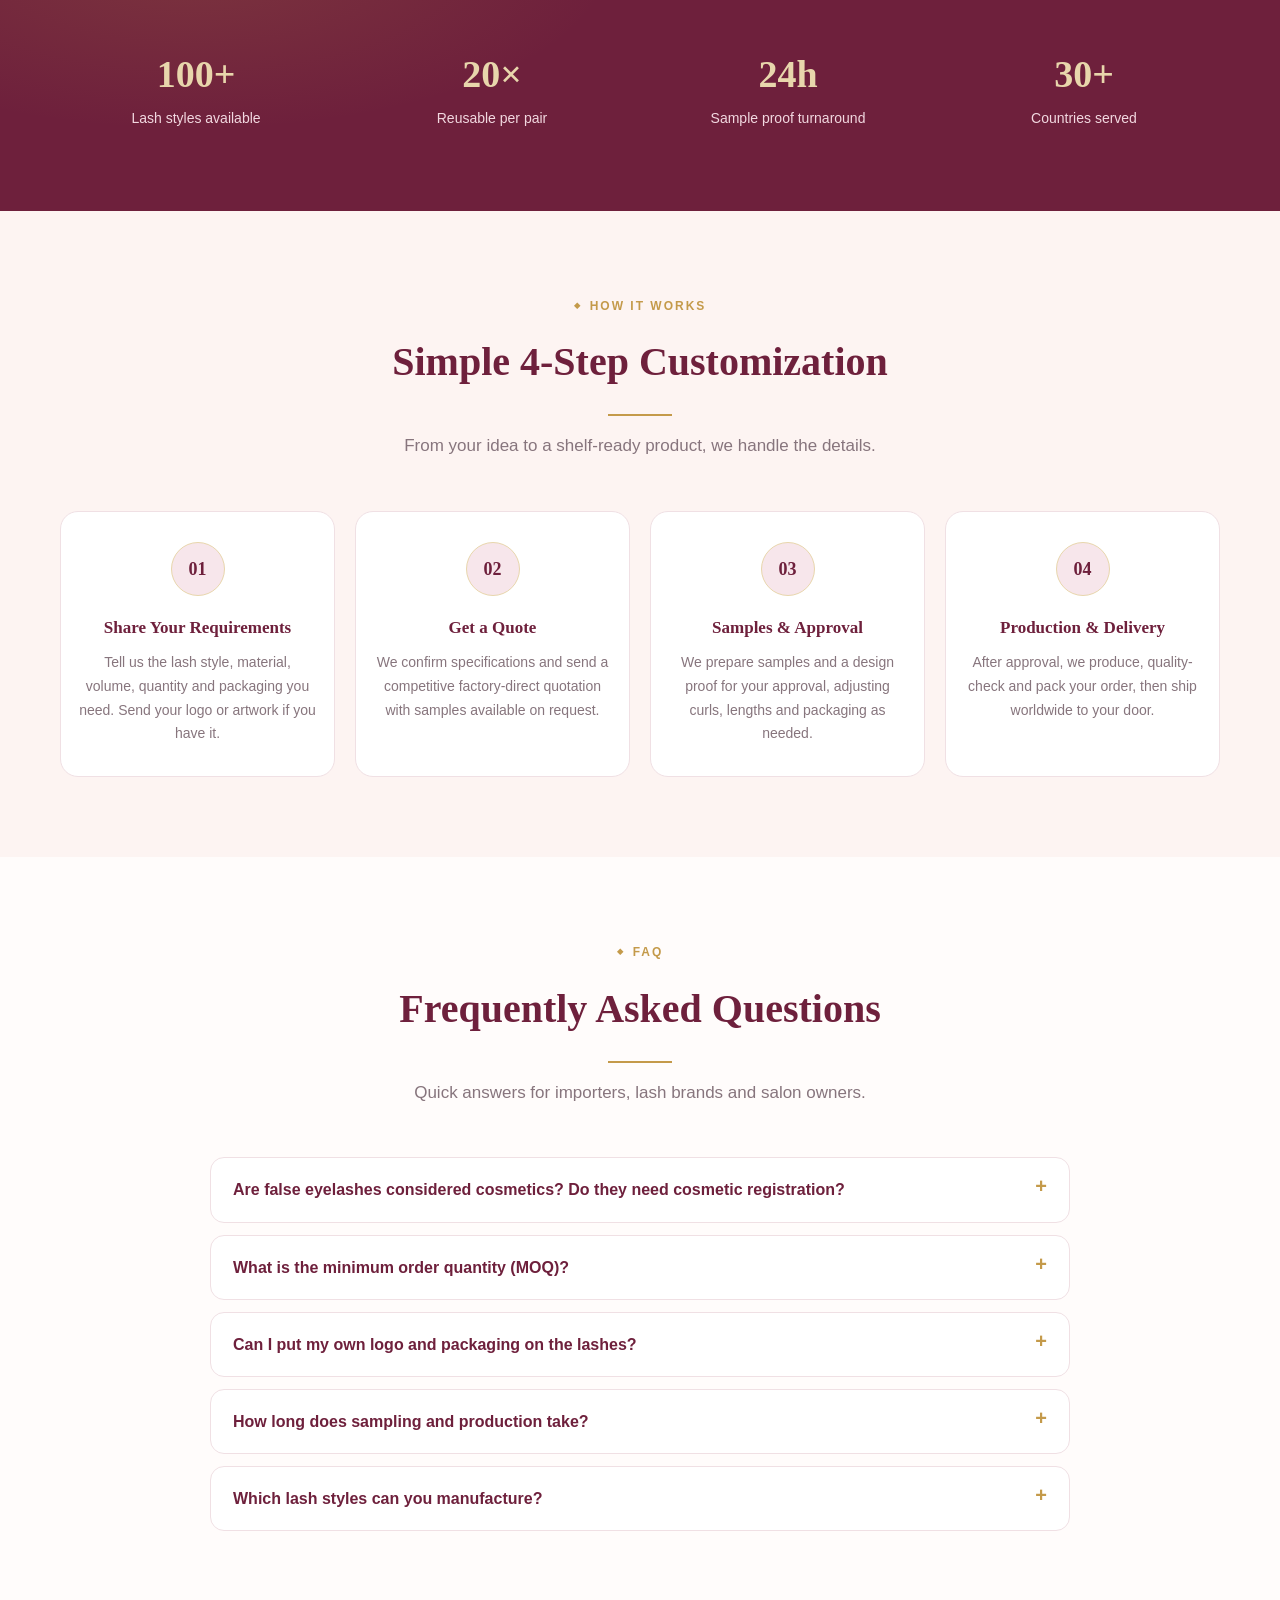
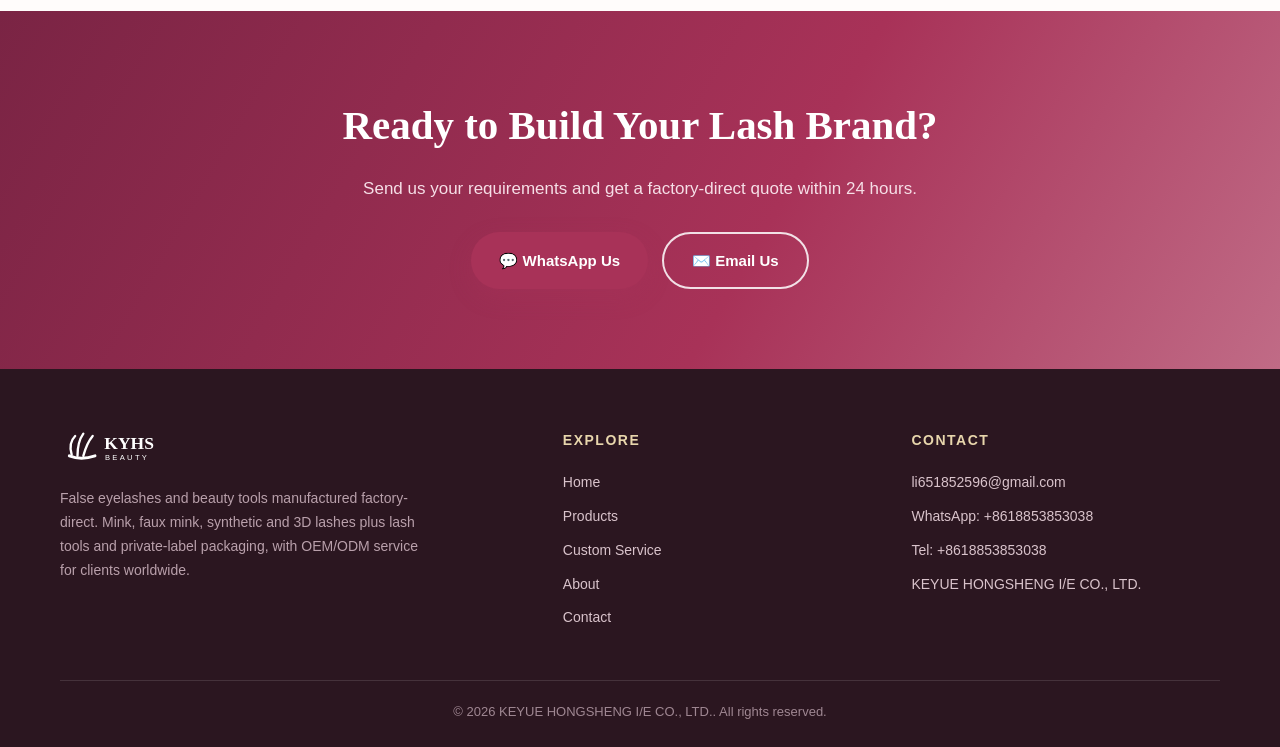
==== commit 07d68a11: "Redesign beauty site with distinct rose-gold editorial visual identity" ====
--- a/index.html
+++ b/index.html
@@ -1,4 +1,4 @@
-<!DOCTYPE html><html lang="en"> <head><meta charset="UTF-8"><meta name="viewport" content="width=device-width, initial-scale=1"><title>False Eyelashes &amp; Beauty Tools Manufacturer | OEM/ODM — KYHS</title><meta name="description" content="KYHS manufactures false eyelashes, lash tools and beauty accessories: mink, faux mink, synthetic and 3D lashes, plus tweezers, brushes and packaging. Factory-direct OEM/ODM from China, low MOQ, worldwide shipping."><meta name="keywords" content="false eyelashes, faux lashes, mink lashes, 3D lashes, eyelash extensions, lash tools, beauty tools, lash tweezers, OEM ODM lashes, private label eyelashes, eyelash manufacturer China, KYHS"><meta name="robots" content="index, follow, max-image-preview:large, max-snippet:-1"><link rel="canonical" href="https://beauty.kyhsexport.com/"><link rel="icon" type="image/svg+xml" href="/favicon.svg"><meta property="og:type" content="website"><meta property="og:title" content="False Eyelashes &#38; Beauty Tools Manufacturer | OEM/ODM — KYHS"><meta property="og:description" content="KYHS manufactures false eyelashes, lash tools and beauty accessories: mink, faux mink, synthetic and 3D lashes, plus tweezers, brushes and packaging. Factory-direct OEM/ODM from China, low MOQ, worldwide shipping."><meta property="og:url" content="https://beauty.kyhsexport.com/"><meta property="og:image" content="https://beauty.kyhsexport.com/og-image.svg"><meta property="og:image:width" content="1200"><meta property="og:image:height" content="630"><meta property="og:image:alt" content="False Eyelashes &#38; Beauty Tools Manufacturer | OEM/ODM — KYHS"><meta property="og:site_name" content="KYHS Beauty"><meta property="og:locale" content="en_US"><meta name="twitter:card" content="summary_large_image"><meta name="twitter:title" content="False Eyelashes &#38; Beauty Tools Manufacturer | OEM/ODM — KYHS"><meta name="twitter:description" content="KYHS manufactures false eyelashes, lash tools and beauty accessories: mink, faux mink, synthetic and 3D lashes, plus tweezers, brushes and packaging. Factory-direct OEM/ODM from China, low MOQ, worldwide shipping."><meta name="twitter:image" content="https://beauty.kyhsexport.com/og-image.svg"><script type="application/ld+json">{"@context":"https://schema.org","@graph":[{"@type":"Organization","@id":"https://beauty.kyhsexport.com/#organization","name":"KEYUE HONGSHENG I/E CO., LTD.","alternateName":"KYHS Beauty","url":"https://beauty.kyhsexport.com","logo":{"@type":"ImageObject","@id":"https://beauty.kyhsexport.com/#logo","url":"https://beauty.kyhsexport.com/logo.svg"},"email":"li651852596@gmail.com","telephone":"+8618853853038","address":{"@type":"PostalAddress","addressCountry":"CN"}},{"@type":"WebSite","@id":"https://beauty.kyhsexport.com/#website","name":"KYHS Beauty","url":"https://beauty.kyhsexport.com","description":"KYHS manufactures false eyelashes, lash tools and beauty accessories: mink, faux mink, synthetic and 3D lashes, plus tweezers, brushes and packaging. Factory-direct OEM/ODM from China, low MOQ, worldwide shipping.","inLanguage":"en","publisher":{"@id":"https://beauty.kyhsexport.com/#organization"}},{"@type":"WebPage","@id":"https://beauty.kyhsexport.com/#webpage","url":"https://beauty.kyhsexport.com/","name":"False Eyelashes & Beauty Tools Manufacturer | OEM/ODM — KYHS","description":"KYHS manufactures false eyelashes, lash tools and beauty accessories: mink, faux mink, synthetic and 3D lashes, plus tweezers, brushes and packaging. Factory-direct OEM/ODM from China, low MOQ, worldwide shipping.","inLanguage":"en","isPartOf":{"@id":"https://beauty.kyhsexport.com/#website"},"about":{"@id":"https://beauty.kyhsexport.com/#organization"},"primaryImageOfPage":{"@type":"ImageObject","url":"https://beauty.kyhsexport.com/og-image.svg"}},{"@type":"ItemList","@id":"https://beauty.kyhsexport.com/#itemlist","name":"KYHS False Eyelashes & Beauty Tools Product Range","numberOfItems":6,"itemListElement":[{"@type":"ListItem","position":1,"item":{"@type":"Service","name":"Mink & Faux Mink Lashes","description":"Premium mink and faux mink false eyelashes with a lightweight, natural curl. Handmade, cruelty-free and available in dozens of styles from subtle to dramatic. A top seller for salons and lash brands.","url":"https://beauty.kyhsexport.com/products/#mink-lashes","provider":{"@id":"https://beauty.kyhsexport.com/#organization"}}},{"@type":"ListItem","position":2,"item":{"@type":"Service","name":"Synthetic & 3D Lashes","description":"High-quality synthetic fiber lashes in 3D, 5D and wispy styles. Cost-effective for beauty chains, retailers and promotional lines while keeping a soft, realistic finish.","url":"https://beauty.kyhsexport.com/products/#synthetic-lashes","provider":{"@id":"https://beauty.kyhsexport.com/#organization"}}},{"@type":"ListItem","position":3,"item":{"@type":"Service","name":"Lash Extension Supplies","description":"Professional lash extension trays in multiple curls, lengths and thicknesses, plus classic and volume fibers. Supplied to salons and distributors worldwide.","url":"https://beauty.kyhsexport.com/products/#lash-extensions","provider":{"@id":"https://beauty.kyhsexport.com/#organization"}}},{"@type":"ListItem","position":4,"item":{"@type":"Service","name":"Lash Tools & Accessories","description":"Stainless steel tweezers, lash applicators, mirrors, cleansers brushes and other professional tools. Precision-made, durable and ready for private labeling.","url":"https://beauty.kyhsexport.com/products/#lash-tools","provider":{"@id":"https://beauty.kyhsexport.com/#organization"}}},{"@type":"ListItem","position":5,"item":{"@type":"Service","name":"Beauty Tools & Accessories","description":"Makeup brushes, sponge applicators, brow tools and other non-formula beauty accessories. Practical add-on products that complement any lash or beauty range.","url":"https://beauty.kyhsexport.com/products/#beauty-tools","provider":{"@id":"https://beauty.kyhsexport.com/#organization"}}},{"@type":"ListItem","position":6,"item":{"@type":"Service","name":"Private Label Packaging","description":"Custom lash boxes, labels, trays and retail packaging printed with your brand. We help you build a complete private-label product line from lashes to shelf.","url":"https://beauty.kyhsexport.com/products/#packaging","provider":{"@id":"https://beauty.kyhsexport.com/#organization"}}}]},{"@type":"FAQPage","@id":"https://beauty.kyhsexport.com/#faq","mainEntity":[{"@type":"Question","name":"Are false eyelashes considered cosmetics? Do they need cosmetic registration?","acceptedAnswer":{"@type":"Answer","text":"False eyelashes are classified as beauty accessories rather than formula cosmetics in most markets. Unlike mascara or skincare, they generally do not require CPNP registration in the EU or FDA MoCRA registration in the US, making them much simpler to import and sell."}},{"@type":"Question","name":"What is the minimum order quantity (MOQ)?","acceptedAnswer":{"@type":"Answer","text":"We keep flexible, low minimums so new brands can test the market. MOQ depends on the lash style and packaging; contact us on WhatsApp with your target quantity and we will confirm the exact figure."}},{"@type":"Question","name":"Can I put my own logo and packaging on the lashes?","acceptedAnswer":{"@type":"Answer","text":"Yes. We provide full OEM/ODM and private-label service: custom logo on bands and boxes, your artwork, and retail-ready packaging. Send your design or ask our team to create one for you."}},{"@type":"Question","name":"How long does sampling and production take?","acceptedAnswer":{"@type":"Answer","text":"A digital proof is typically ready within 24 hours, and physical samples within 5-7 working days. Mass production begins after sample approval; exact lead time depends on quantity and customization."}},{"@type":"Question","name":"Which lash styles can you manufacture?","acceptedAnswer":{"@type":"Answer","text":"We produce mink and faux mink lashes, synthetic and 3D/5D volume styles, professional extension trays, and matching tools and packaging. Custom curls, lengths and thicknesses are available on request."}}]}]}</script><link rel="stylesheet" href="/_astro/about.BQBx4nyv.css"></head> <body> <header class="site-header"> <div class="container nav-inner"> <a href="/" class="logo" aria-label="KYHS Beauty home"> <img src="/logo.svg" alt="KYHS Beauty" width="240" height="72"> </a> <nav class="nav-links" id="navLinks"> <a href="/" class="active">Home</a><a href="/products/" class>Products</a><a href="/custom/" class>Custom Service</a><a href="/about/" class>About</a><a href="/contact/" class>Contact</a> <a href="https://wa.me/18853853038" class="nav-cta" target="_blank" rel="noopener">Get a Quote</a> </nav> <button class="menu-toggle" id="menuToggle" aria-label="Menu">☰</button> </div> </header>  <main>  <section class="hero"> <div class="container hero-grid"> <div> <span class="eyebrow" style="color:#ffc4d8">Factory-Direct Eyelash Manufacturer</span> <h1>False Eyelashes &amp; <span class="hl">Beauty Tools</span>, Made to Your Brand</h1> <p class="lead">From mink and 3D lashes to tweezers and private-label boxes — KYHS is your one-stop OEM/ODM partner for lash brands, salons and retailers worldwide.</p> <div class="hero-actions"> <a href="/products/" class="btn btn-primary">Explore Products</a> <a href="https://wa.me/18853853038" class="btn btn-ghost" target="_blank" rel="noopener">💬 Chat on WhatsApp</a> </div> <div class="hero-badges"> <span>✅ Low MOQ</span> <span>✅ Custom Styles</span> <span>✅ Worldwide Shipping</span> <span>✅ Accessories — No Cosmetic Registration</span> </div> </div> <div class="hero-art" aria-hidden="true"> <div class="lash-tile"><div class="face">🦚</div><small>Mink Lashes</small></div> <div class="lash-tile"><div class="face">✨</div><small>3D Lashes</small></div> <div class="lash-tile"><div class="face">🛠️</div><small>Lash Tools</small></div> <div class="lash-tile"><div class="face">📦</div><small>Private Label</small></div> </div> </div> </section> <section class="section-soft"> <div class="container"> <div class="section-head"> <span class="eyebrow">What We Make</span> <h2>Product Categories</h2> <p>Focused on false lashes and beauty accessories — easy to source, easy to brand.</p> </div> <div class="grid-3"> <article class="card product-card"> <div class="product-art" style="background:linear-gradient(135deg, #0d4f8b, #7c3aed)">🦚</div> <div class="product-body"> <h3>Mink &amp; Faux Mink Lashes</h3> <p class="tagline">Soft, natural-looking, reusable up to 20 wears</p> <p>Premium mink and faux mink false eyelashes with a lightweight, natural curl. Handmade, cruelty-free and available in dozens of styles from subtle to dramatic. A top seller for salons and lash brands.</p> <a href="https://wa.me/18853853038" class="btn btn-outline" target="_blank" rel="noopener">Get a Quote</a> </div> </article><article class="card product-card"> <div class="product-art" style="background:linear-gradient(135deg, #b8325e, #7c3aed)">✨</div> <div class="product-body"> <h3>Synthetic &amp; 3D Lashes</h3> <p class="tagline">Bold volume, affordable wholesale pricing</p> <p>High-quality synthetic fiber lashes in 3D, 5D and wispy styles. Cost-effective for beauty chains, retailers and promotional lines while keeping a soft, realistic finish.</p> <a href="https://wa.me/18853853038" class="btn btn-outline" target="_blank" rel="noopener">Get a Quote</a> </div> </article><article class="card product-card"> <div class="product-art" style="background:linear-gradient(135deg, #1e3a8a, #7c3aed)">💫</div> <div class="product-body"> <h3>Lash Extension Supplies</h3> <p class="tagline">For professional salons and lash artists</p> <p>Professional lash extension trays in multiple curls, lengths and thicknesses, plus classic and volume fibers. Supplied to salons and distributors worldwide.</p> <a href="https://wa.me/18853853038" class="btn btn-outline" target="_blank" rel="noopener">Get a Quote</a> </div> </article><article class="card product-card"> <div class="product-art" style="background:linear-gradient(135deg, #1e3a8a, #7c3aed)">🛠️</div> <div class="product-body"> <h3>Lash Tools &amp; Accessories</h3> <p class="tagline">Everything around the lashes</p> <p>Stainless steel tweezers, lash applicators, mirrors, cleansers brushes and other professional tools. Precision-made, durable and ready for private labeling.</p> <a href="https://wa.me/18853853038" class="btn btn-outline" target="_blank" rel="noopener">Get a Quote</a> </div> </article><article class="card product-card"> <div class="product-art" style="background:linear-gradient(135deg, #1e3a8a, #7c3aed)">🖌️</div> <div class="product-body"> <h3>Beauty Tools &amp; Accessories</h3> <p class="tagline">Brushes, applicators and everyday essentials</p> <p>Makeup brushes, sponge applicators, brow tools and other non-formula beauty accessories. Practical add-on products that complement any lash or beauty range.</p> <a href="https://wa.me/18853853038" class="btn btn-outline" target="_blank" rel="noopener">Get a Quote</a> </div> </article><article class="card product-card"> <div class="product-art" style="background:linear-gradient(135deg, #1e3a8a, #7c3aed)">📦</div> <div class="product-body"> <h3>Private Label Packaging</h3> <p class="tagline">Your brand, your box, ready to sell</p> <p>Custom lash boxes, labels, trays and retail packaging printed with your brand. We help you build a complete private-label product line from lashes to shelf.</p> <a href="https://wa.me/18853853038" class="btn btn-outline" target="_blank" rel="noopener">Get a Quote</a> </div> </article> </div> </div> </section> <section> <div class="container"> <div class="section-head"> <span class="eyebrow">Why KYHS</span> <h2>Your Reliable Manufacturing Partner</h2> <p>Quality, flexibility and export experience — built for growing beauty brands.</p> </div> <div class="grid-3"> <div class="card"> <div class="icon">🏭</div> <h3>Factory Direct</h3> <p>Own production lines and skilled workers mean competitive pricing and consistent quality.</p> </div><div class="card"> <div class="icon">🎯</div> <h3>Low MOQ</h3> <p>Start small to test the market. Flexible minimums for new brands and growing sellers.</p> </div><div class="card"> <div class="icon">🎨</div> <h3>Custom Styles</h3> <p>Curls, lengths, thicknesses and packaging made to your specification — your brand, your way.</p> </div><div class="card"> <div class="icon">🌍</div> <h3>Worldwide Shipping</h3> <p>Experienced exporter serving Europe, North America, Australia and other markets.</p> </div><div class="card"> <div class="icon">✅</div> <h3>Quality Checked</h3> <p>Every batch is inspected for band quality, curl consistency and finish before packing.</p> </div><div class="card"> <div class="icon">📋</div> <h3>Low-Compliance Category</h3> <p>False lashes and beauty tools are accessories, not formula cosmetics — no cosmetic registration required in most markets.</p> </div> </div> </div> </section> <section class="strip"> <div class="container strip-grid"> <div><div class="num">100+</div><div class="label">Lash styles available</div></div> <div><div class="num">20×</div><div class="label">Reusable per pair</div></div> <div><div class="num">24h</div><div class="label">Sample proof turnaround</div></div> <div><div class="num">30+</div><div class="label">Countries served</div></div> </div> </section> <section class="section-soft"> <div class="container"> <div class="section-head"> <span class="eyebrow">How It Works</span> <h2>Simple 4-Step Customization</h2> <p>From your idea to a shelf-ready product, we handle the details.</p> </div> <div class="steps"> <div class="step"> <div class="num">01</div> <h3>Share Your Requirements</h3> <p>Tell us the lash style, material, volume, quantity and packaging you need. Send your logo or artwork if you have it.</p> </div><div class="step"> <div class="num">02</div> <h3>Get a Quote</h3> <p>We confirm specifications and send a competitive factory-direct quotation with samples available on request.</p> </div><div class="step"> <div class="num">03</div> <h3>Samples &amp; Approval</h3> <p>We prepare samples and a design proof for your approval, adjusting curls, lengths and packaging as needed.</p> </div><div class="step"> <div class="num">04</div> <h3>Production &amp; Delivery</h3> <p>After approval, we produce, quality-check and pack your order, then ship worldwide to your door.</p> </div> </div> </div> </section> <section> <div class="container" style="max-width:860px"> <div class="section-head"> <span class="eyebrow">FAQ</span> <h2>Frequently Asked Questions</h2> <p>Quick answers for importers, lash brands and salon owners.</p> </div> <div class="faq-list"> <details class="faq-item"> <summary>Are false eyelashes considered cosmetics? Do they need cosmetic registration?</summary> <p>False eyelashes are classified as beauty accessories rather than formula cosmetics in most markets. Unlike mascara or skincare, they generally do not require CPNP registration in the EU or FDA MoCRA registration in the US, making them much simpler to import and sell.</p> </details><details class="faq-item"> <summary>What is the minimum order quantity (MOQ)?</summary> <p>We keep flexible, low minimums so new brands can test the market. MOQ depends on the lash style and packaging; contact us on WhatsApp with your target quantity and we will confirm the exact figure.</p> </details><details class="faq-item"> <summary>Can I put my own logo and packaging on the lashes?</summary> <p>Yes. We provide full OEM/ODM and private-label service: custom logo on bands and boxes, your artwork, and retail-ready packaging. Send your design or ask our team to create one for you.</p> </details><details class="faq-item"> <summary>How long does sampling and production take?</summary> <p>A digital proof is typically ready within 24 hours, and physical samples within 5-7 working days. Mass production begins after sample approval; exact lead time depends on quantity and customization.</p> </details><details class="faq-item"> <summary>Which lash styles can you manufacture?</summary> <p>We produce mink and faux mink lashes, synthetic and 3D/5D volume styles, professional extension trays, and matching tools and packaging. Custom curls, lengths and thicknesses are available on request.</p> </details> </div> </div> </section> <section class="cta"> <div class="container"> <h2>Ready to Build Your Lash Brand?</h2> <p>Send us your requirements and get a factory-direct quote within 24 hours.</p> <div class="cta-actions"> <a href="https://wa.me/18853853038" class="btn btn-primary" target="_blank" rel="noopener">💬 WhatsApp Us</a> <a href="mailto:li651852596@gmail.com" class="btn btn-ghost">✉️ Email Us</a> </div> </div> </section>  </main> <a href="https://wa.me/18853853038" class="float-wa" target="_blank" rel="noopener" aria-label="Chat on WhatsApp">💬</a> <footer class="site-footer"> <div class="container"> <div class="footer-grid"> <div class="footer-brand"> <div class="logo"><img src="/logo.svg" alt="KYHS Beauty" width="240" height="72"></div> <p>False eyelashes and beauty tools manufactured factory-direct. Mink, faux mink, synthetic and 3D lashes plus lash tools and private-label packaging, with OEM/ODM service for clients worldwide.</p> </div> <div class="footer-col"> <h4>Explore</h4> <a href="/">Home</a><a href="/products/">Products</a><a href="/custom/">Custom Service</a><a href="/about/">About</a><a href="/contact/">Contact</a> </div> <div class="footer-col"> <h4>Contact</h4> <a href="mailto:li651852596@gmail.com">li651852596@gmail.com</a> <a href="https://wa.me/18853853038" target="_blank" rel="noopener">WhatsApp: +8618853853038</a> <span>Tel: +8618853853038</span> <span>KEYUE HONGSHENG I/E CO., LTD.</span> </div> </div> <div class="footer-bottom">
+<!DOCTYPE html><html lang="en"> <head><meta charset="UTF-8"><meta name="viewport" content="width=device-width, initial-scale=1"><title>False Eyelashes &amp; Beauty Tools Manufacturer | OEM/ODM — KYHS</title><meta name="description" content="KYHS manufactures false eyelashes, lash tools and beauty accessories: mink, faux mink, synthetic and 3D lashes, plus tweezers, brushes and packaging. Factory-direct OEM/ODM from China, low MOQ, worldwide shipping."><meta name="keywords" content="false eyelashes, faux lashes, mink lashes, 3D lashes, eyelash extensions, lash tools, beauty tools, lash tweezers, OEM ODM lashes, private label eyelashes, eyelash manufacturer China, KYHS"><meta name="robots" content="index, follow, max-image-preview:large, max-snippet:-1"><link rel="canonical" href="https://beauty.kyhsexport.com/"><link rel="icon" type="image/svg+xml" href="/favicon.svg"><meta property="og:type" content="website"><meta property="og:title" content="False Eyelashes &#38; Beauty Tools Manufacturer | OEM/ODM — KYHS"><meta property="og:description" content="KYHS manufactures false eyelashes, lash tools and beauty accessories: mink, faux mink, synthetic and 3D lashes, plus tweezers, brushes and packaging. Factory-direct OEM/ODM from China, low MOQ, worldwide shipping."><meta property="og:url" content="https://beauty.kyhsexport.com/"><meta property="og:image" content="https://beauty.kyhsexport.com/og-image.svg"><meta property="og:image:width" content="1200"><meta property="og:image:height" content="630"><meta property="og:image:alt" content="False Eyelashes &#38; Beauty Tools Manufacturer | OEM/ODM — KYHS"><meta property="og:site_name" content="KYHS Beauty"><meta property="og:locale" content="en_US"><meta name="twitter:card" content="summary_large_image"><meta name="twitter:title" content="False Eyelashes &#38; Beauty Tools Manufacturer | OEM/ODM — KYHS"><meta name="twitter:description" content="KYHS manufactures false eyelashes, lash tools and beauty accessories: mink, faux mink, synthetic and 3D lashes, plus tweezers, brushes and packaging. Factory-direct OEM/ODM from China, low MOQ, worldwide shipping."><meta name="twitter:image" content="https://beauty.kyhsexport.com/og-image.svg"><script type="application/ld+json">{"@context":"https://schema.org","@graph":[{"@type":"Organization","@id":"https://beauty.kyhsexport.com/#organization","name":"KEYUE HONGSHENG I/E CO., LTD.","alternateName":"KYHS Beauty","url":"https://beauty.kyhsexport.com","logo":{"@type":"ImageObject","@id":"https://beauty.kyhsexport.com/#logo","url":"https://beauty.kyhsexport.com/logo.svg"},"email":"li651852596@gmail.com","telephone":"+8618853853038","address":{"@type":"PostalAddress","addressCountry":"CN"}},{"@type":"WebSite","@id":"https://beauty.kyhsexport.com/#website","name":"KYHS Beauty","url":"https://beauty.kyhsexport.com","description":"KYHS manufactures false eyelashes, lash tools and beauty accessories: mink, faux mink, synthetic and 3D lashes, plus tweezers, brushes and packaging. Factory-direct OEM/ODM from China, low MOQ, worldwide shipping.","inLanguage":"en","publisher":{"@id":"https://beauty.kyhsexport.com/#organization"}},{"@type":"WebPage","@id":"https://beauty.kyhsexport.com/#webpage","url":"https://beauty.kyhsexport.com/","name":"False Eyelashes & Beauty Tools Manufacturer | OEM/ODM — KYHS","description":"KYHS manufactures false eyelashes, lash tools and beauty accessories: mink, faux mink, synthetic and 3D lashes, plus tweezers, brushes and packaging. Factory-direct OEM/ODM from China, low MOQ, worldwide shipping.","inLanguage":"en","isPartOf":{"@id":"https://beauty.kyhsexport.com/#website"},"about":{"@id":"https://beauty.kyhsexport.com/#organization"},"primaryImageOfPage":{"@type":"ImageObject","url":"https://beauty.kyhsexport.com/og-image.svg"}},{"@type":"ItemList","@id":"https://beauty.kyhsexport.com/#itemlist","name":"KYHS False Eyelashes & Beauty Tools Product Range","numberOfItems":6,"itemListElement":[{"@type":"ListItem","position":1,"item":{"@type":"Service","name":"Mink & Faux Mink Lashes","description":"Premium mink and faux mink false eyelashes with a lightweight, natural curl. Handmade, cruelty-free and available in dozens of styles from subtle to dramatic. A top seller for salons and lash brands.","url":"https://beauty.kyhsexport.com/products/#mink-lashes","provider":{"@id":"https://beauty.kyhsexport.com/#organization"}}},{"@type":"ListItem","position":2,"item":{"@type":"Service","name":"Synthetic & 3D Lashes","description":"High-quality synthetic fiber lashes in 3D, 5D and wispy styles. Cost-effective for beauty chains, retailers and promotional lines while keeping a soft, realistic finish.","url":"https://beauty.kyhsexport.com/products/#synthetic-lashes","provider":{"@id":"https://beauty.kyhsexport.com/#organization"}}},{"@type":"ListItem","position":3,"item":{"@type":"Service","name":"Lash Extension Supplies","description":"Professional lash extension trays in multiple curls, lengths and thicknesses, plus classic and volume fibers. Supplied to salons and distributors worldwide.","url":"https://beauty.kyhsexport.com/products/#lash-extensions","provider":{"@id":"https://beauty.kyhsexport.com/#organization"}}},{"@type":"ListItem","position":4,"item":{"@type":"Service","name":"Lash Tools & Accessories","description":"Stainless steel tweezers, lash applicators, mirrors, cleansers brushes and other professional tools. Precision-made, durable and ready for private labeling.","url":"https://beauty.kyhsexport.com/products/#lash-tools","provider":{"@id":"https://beauty.kyhsexport.com/#organization"}}},{"@type":"ListItem","position":5,"item":{"@type":"Service","name":"Beauty Tools & Accessories","description":"Makeup brushes, sponge applicators, brow tools and other non-formula beauty accessories. Practical add-on products that complement any lash or beauty range.","url":"https://beauty.kyhsexport.com/products/#beauty-tools","provider":{"@id":"https://beauty.kyhsexport.com/#organization"}}},{"@type":"ListItem","position":6,"item":{"@type":"Service","name":"Private Label Packaging","description":"Custom lash boxes, labels, trays and retail packaging printed with your brand. We help you build a complete private-label product line from lashes to shelf.","url":"https://beauty.kyhsexport.com/products/#packaging","provider":{"@id":"https://beauty.kyhsexport.com/#organization"}}}]},{"@type":"FAQPage","@id":"https://beauty.kyhsexport.com/#faq","mainEntity":[{"@type":"Question","name":"Are false eyelashes considered cosmetics? Do they need cosmetic registration?","acceptedAnswer":{"@type":"Answer","text":"False eyelashes are classified as beauty accessories rather than formula cosmetics in most markets. Unlike mascara or skincare, they generally do not require CPNP registration in the EU or FDA MoCRA registration in the US, making them much simpler to import and sell."}},{"@type":"Question","name":"What is the minimum order quantity (MOQ)?","acceptedAnswer":{"@type":"Answer","text":"We keep flexible, low minimums so new brands can test the market. MOQ depends on the lash style and packaging; contact us on WhatsApp with your target quantity and we will confirm the exact figure."}},{"@type":"Question","name":"Can I put my own logo and packaging on the lashes?","acceptedAnswer":{"@type":"Answer","text":"Yes. We provide full OEM/ODM and private-label service: custom logo on bands and boxes, your artwork, and retail-ready packaging. Send your design or ask our team to create one for you."}},{"@type":"Question","name":"How long does sampling and production take?","acceptedAnswer":{"@type":"Answer","text":"A digital proof is typically ready within 24 hours, and physical samples within 5-7 working days. Mass production begins after sample approval; exact lead time depends on quantity and customization."}},{"@type":"Question","name":"Which lash styles can you manufacture?","acceptedAnswer":{"@type":"Answer","text":"We produce mink and faux mink lashes, synthetic and 3D/5D volume styles, professional extension trays, and matching tools and packaging. Custom curls, lengths and thicknesses are available on request."}}]}]}</script><link rel="stylesheet" href="/_astro/about.VslFpB-2.css"></head> <body> <header class="site-header"> <div class="container nav-inner"> <a href="/" class="logo" aria-label="KYHS Beauty home"> <img src="/logo.svg" alt="KYHS Beauty" width="240" height="72"> </a> <nav class="nav-links" id="navLinks"> <a href="/" class="active">Home</a><a href="/products/" class>Products</a><a href="/custom/" class>Custom Service</a><a href="/about/" class>About</a><a href="/contact/" class>Contact</a> <a href="https://wa.me/18853853038" class="nav-cta" target="_blank" rel="noopener">Get a Quote</a> </nav> <button class="menu-toggle" id="menuToggle" aria-label="Menu">☰</button> </div> </header>  <main>  <section class="hero"> <div class="container hero-grid"> <div> <span class="eyebrow" style="color:#f0d9a8">Factory-Direct Eyelash Manufacturer</span> <h1>False Eyelashes &amp; <span class="hl">Beauty Tools</span>, Made to Your Brand</h1> <p class="lead">From mink and 3D lashes to tweezers and private-label boxes — KYHS is your one-stop OEM/ODM partner for lash brands, salons and retailers worldwide.</p> <div class="hero-actions"> <a href="/products/" class="btn btn-primary">Explore Products</a> <a href="https://wa.me/18853853038" class="btn btn-ghost" target="_blank" rel="noopener">💬 Chat on WhatsApp</a> </div> <div class="hero-badges"> <span>✅ Low MOQ</span> <span>✅ Custom Styles</span> <span>✅ Worldwide Shipping</span> <span>✅ Accessories — No Cosmetic Registration</span> </div> </div> <div class="hero-art" aria-hidden="true"> <div class="lash-tile"><div class="face">🦚</div><small>Mink Lashes</small></div> <div class="lash-tile"><div class="face">✨</div><small>3D Lashes</small></div> <div class="lash-tile"><div class="face">🛠️</div><small>Lash Tools</small></div> <div class="lash-tile"><div class="face">📦</div><small>Private Label</small></div> </div> </div> </section> <div class="signature-bar" aria-hidden="true"> <div class="container sig-inner"> <span>Cruelty-Free</span><i class="sig-dot"></i> <span>Handmade</span><i class="sig-dot"></i> <span>Private Label</span><i class="sig-dot"></i> <span>Factory Direct</span> </div> </div> <section class="section-soft"> <div class="container"> <div class="section-head"> <span class="eyebrow">What We Make</span> <h2>Product Categories</h2> <p>Focused on false lashes and beauty accessories — easy to source, easy to brand.</p> </div> <div class="grid-3"> <article class="card product-card"> <div class="product-art" style="background:linear-gradient(135deg, #a83258, #d9a9be)">🦚</div> <div class="product-body"> <h3>Mink &amp; Faux Mink Lashes</h3> <p class="tagline">Soft, natural-looking, reusable up to 20 wears</p> <p>Premium mink and faux mink false eyelashes with a lightweight, natural curl. Handmade, cruelty-free and available in dozens of styles from subtle to dramatic. A top seller for salons and lash brands.</p> <a href="https://wa.me/18853853038" class="btn btn-outline" target="_blank" rel="noopener">Get a Quote</a> </div> </article><article class="card product-card"> <div class="product-art" style="background:linear-gradient(135deg, #c49a4a, #d9a9be)">✨</div> <div class="product-body"> <h3>Synthetic &amp; 3D Lashes</h3> <p class="tagline">Bold volume, affordable wholesale pricing</p> <p>High-quality synthetic fiber lashes in 3D, 5D and wispy styles. Cost-effective for beauty chains, retailers and promotional lines while keeping a soft, realistic finish.</p> <a href="https://wa.me/18853853038" class="btn btn-outline" target="_blank" rel="noopener">Get a Quote</a> </div> </article><article class="card product-card"> <div class="product-art" style="background:linear-gradient(135deg, #8c2a4e, #d9a9be)">💫</div> <div class="product-body"> <h3>Lash Extension Supplies</h3> <p class="tagline">For professional salons and lash artists</p> <p>Professional lash extension trays in multiple curls, lengths and thicknesses, plus classic and volume fibers. Supplied to salons and distributors worldwide.</p> <a href="https://wa.me/18853853038" class="btn btn-outline" target="_blank" rel="noopener">Get a Quote</a> </div> </article><article class="card product-card"> <div class="product-art" style="background:linear-gradient(135deg, #6e203c, #d9a9be)">🛠️</div> <div class="product-body"> <h3>Lash Tools &amp; Accessories</h3> <p class="tagline">Everything around the lashes</p> <p>Stainless steel tweezers, lash applicators, mirrors, cleansers brushes and other professional tools. Precision-made, durable and ready for private labeling.</p> <a href="https://wa.me/18853853038" class="btn btn-outline" target="_blank" rel="noopener">Get a Quote</a> </div> </article><article class="card product-card"> <div class="product-art" style="background:linear-gradient(135deg, #b25678, #d9a9be)">🖌️</div> <div class="product-body"> <h3>Beauty Tools &amp; Accessories</h3> <p class="tagline">Brushes, applicators and everyday essentials</p> <p>Makeup brushes, sponge applicators, brow tools and other non-formula beauty accessories. Practical add-on products that complement any lash or beauty range.</p> <a href="https://wa.me/18853853038" class="btn btn-outline" target="_blank" rel="noopener">Get a Quote</a> </div> </article><article class="card product-card"> <div class="product-art" style="background:linear-gradient(135deg, #9a7040, #6e203c)">📦</div> <div class="product-body"> <h3>Private Label Packaging</h3> <p class="tagline">Your brand, your box, ready to sell</p> <p>Custom lash boxes, labels, trays and retail packaging printed with your brand. We help you build a complete private-label product line from lashes to shelf.</p> <a href="https://wa.me/18853853038" class="btn btn-outline" target="_blank" rel="noopener">Get a Quote</a> </div> </article> </div> </div> </section> <section> <div class="container"> <div class="section-head"> <span class="eyebrow">Why KYHS</span> <h2>Your Reliable Manufacturing Partner</h2> <p>Quality, flexibility and export experience — built for growing beauty brands.</p> </div> <div class="grid-3"> <div class="card"> <div class="icon">🏭</div> <h3>Factory Direct</h3> <p>Own production lines and skilled workers mean competitive pricing and consistent quality.</p> </div><div class="card"> <div class="icon">🎯</div> <h3>Low MOQ</h3> <p>Start small to test the market. Flexible minimums for new brands and growing sellers.</p> </div><div class="card"> <div class="icon">🎨</div> <h3>Custom Styles</h3> <p>Curls, lengths, thicknesses and packaging made to your specification — your brand, your way.</p> </div><div class="card"> <div class="icon">🌍</div> <h3>Worldwide Shipping</h3> <p>Experienced exporter serving Europe, North America, Australia and other markets.</p> </div><div class="card"> <div class="icon">✅</div> <h3>Quality Checked</h3> <p>Every batch is inspected for band quality, curl consistency and finish before packing.</p> </div><div class="card"> <div class="icon">📋</div> <h3>Low-Compliance Category</h3> <p>False lashes and beauty tools are accessories, not formula cosmetics — no cosmetic registration required in most markets.</p> </div> </div> </div> </section> <section class="strip"> <div class="container strip-grid"> <div><div class="num">100+</div><div class="label">Lash styles available</div></div> <div><div class="num">20×</div><div class="label">Reusable per pair</div></div> <div><div class="num">24h</div><div class="label">Sample proof turnaround</div></div> <div><div class="num">30+</div><div class="label">Countries served</div></div> </div> </section> <section class="section-soft"> <div class="container"> <div class="section-head"> <span class="eyebrow">How It Works</span> <h2>Simple 4-Step Customization</h2> <p>From your idea to a shelf-ready product, we handle the details.</p> </div> <div class="steps"> <div class="step"> <div class="num">01</div> <h3>Share Your Requirements</h3> <p>Tell us the lash style, material, volume, quantity and packaging you need. Send your logo or artwork if you have it.</p> </div><div class="step"> <div class="num">02</div> <h3>Get a Quote</h3> <p>We confirm specifications and send a competitive factory-direct quotation with samples available on request.</p> </div><div class="step"> <div class="num">03</div> <h3>Samples &amp; Approval</h3> <p>We prepare samples and a design proof for your approval, adjusting curls, lengths and packaging as needed.</p> </div><div class="step"> <div class="num">04</div> <h3>Production &amp; Delivery</h3> <p>After approval, we produce, quality-check and pack your order, then ship worldwide to your door.</p> </div> </div> </div> </section> <section> <div class="container" style="max-width:860px"> <div class="section-head"> <span class="eyebrow">FAQ</span> <h2>Frequently Asked Questions</h2> <p>Quick answers for importers, lash brands and salon owners.</p> </div> <div class="faq-list"> <details class="faq-item"> <summary>Are false eyelashes considered cosmetics? Do they need cosmetic registration?</summary> <p>False eyelashes are classified as beauty accessories rather than formula cosmetics in most markets. Unlike mascara or skincare, they generally do not require CPNP registration in the EU or FDA MoCRA registration in the US, making them much simpler to import and sell.</p> </details><details class="faq-item"> <summary>What is the minimum order quantity (MOQ)?</summary> <p>We keep flexible, low minimums so new brands can test the market. MOQ depends on the lash style and packaging; contact us on WhatsApp with your target quantity and we will confirm the exact figure.</p> </details><details class="faq-item"> <summary>Can I put my own logo and packaging on the lashes?</summary> <p>Yes. We provide full OEM/ODM and private-label service: custom logo on bands and boxes, your artwork, and retail-ready packaging. Send your design or ask our team to create one for you.</p> </details><details class="faq-item"> <summary>How long does sampling and production take?</summary> <p>A digital proof is typically ready within 24 hours, and physical samples within 5-7 working days. Mass production begins after sample approval; exact lead time depends on quantity and customization.</p> </details><details class="faq-item"> <summary>Which lash styles can you manufacture?</summary> <p>We produce mink and faux mink lashes, synthetic and 3D/5D volume styles, professional extension trays, and matching tools and packaging. Custom curls, lengths and thicknesses are available on request.</p> </details> </div> </div> </section> <section class="cta"> <div class="container"> <h2>Ready to Build Your Lash Brand?</h2> <p>Send us your requirements and get a factory-direct quote within 24 hours.</p> <div class="cta-actions"> <a href="https://wa.me/18853853038" class="btn btn-primary" target="_blank" rel="noopener">💬 WhatsApp Us</a> <a href="mailto:li651852596@gmail.com" class="btn btn-ghost">✉️ Email Us</a> </div> </div> </section>  </main> <a href="https://wa.me/18853853038" class="float-wa" target="_blank" rel="noopener" aria-label="Chat on WhatsApp">💬</a> <footer class="site-footer"> <div class="container"> <div class="footer-grid"> <div class="footer-brand"> <div class="logo"><img src="/logo.svg" alt="KYHS Beauty" width="240" height="72"></div> <p>False eyelashes and beauty tools manufactured factory-direct. Mink, faux mink, synthetic and 3D lashes plus lash tools and private-label packaging, with OEM/ODM service for clients worldwide.</p> </div> <div class="footer-col"> <h4>Explore</h4> <a href="/">Home</a><a href="/products/">Products</a><a href="/custom/">Custom Service</a><a href="/about/">About</a><a href="/contact/">Contact</a> </div> <div class="footer-col"> <h4>Contact</h4> <a href="mailto:li651852596@gmail.com">li651852596@gmail.com</a> <a href="https://wa.me/18853853038" target="_blank" rel="noopener">WhatsApp: +8618853853038</a> <span>Tel: +8618853853038</span> <span>KEYUE HONGSHENG I/E CO., LTD.</span> </div> </div> <div class="footer-bottom">
 © 2026 KEYUE HONGSHENG I/E CO., LTD.. All rights reserved.
 </div> </div> </footer> <script>
       const toggle = document.getElementById('menuToggle');
--- a/_astro/about.VslFpB-2.css
+++ b/_astro/about.VslFpB-2.css
@@ -0,0 +1 @@
+:root{--rose-deep: #6e203c;--rose: #a83258;--rose-soft: #f7e6eb;--gold: #c49a4a;--gold-light: #e8d6ac;--cream: #fffcfb;--blush: #fdf4f2;--ink: #3a2a31;--muted: #87757d;--line: #f0e0e4;--radius: 18px;--shadow: 0 14px 38px rgba(110, 32, 60, .09);--font-display: Georgia, "Times New Roman", "Songti SC", "STSong", serif}*{box-sizing:border-box}html{scroll-behavior:smooth}body{margin:0;font-family:-apple-system,BlinkMacSystemFont,Segoe UI,Roboto,Helvetica,Arial,sans-serif;color:var(--ink);background:var(--cream);line-height:1.7;-webkit-font-smoothing:antialiased}a{color:inherit;text-decoration:none}img{max-width:100%;display:block}.container{width:min(1160px,92%);margin-inline:auto}.site-header{position:sticky;top:0;z-index:1000;background:#fffcfbf2;border-bottom:1px solid var(--line);backdrop-filter:blur(10px)}.nav-inner{display:flex;align-items:center;justify-content:space-between;gap:18px;min-height:76px}.logo{display:flex;align-items:center;gap:10px}.logo img{height:46px;width:auto}.nav-links{display:flex;align-items:center;gap:28px}.nav-links a{font-size:14px;font-weight:600;color:var(--ink);position:relative}.nav-links a:hover,.nav-links a.active{color:var(--rose)}.nav-links a.active:after{content:"";position:absolute;left:0;right:0;bottom:-8px;height:2px;background:var(--gold)}.nav-cta,.btn-whatsapp{background:var(--rose);color:#fff!important;padding:11px 20px;border-radius:999px;font-weight:600;display:inline-flex;align-items:center;gap:8px;box-shadow:0 6px 16px #a832583d}.nav-cta:hover,.btn-whatsapp:hover{background:var(--rose-deep)}.menu-toggle{display:none;background:none;border:0;font-size:26px;cursor:pointer;color:var(--rose-deep)}.btn{display:inline-flex;align-items:center;justify-content:center;gap:8px;padding:14px 28px;border-radius:999px;font-weight:700;font-size:15px;transition:transform .18s ease,background .18s ease,box-shadow .18s ease}.btn:hover{transform:translateY(-2px)}.btn-primary{background:var(--rose);color:#fff;box-shadow:0 8px 22px #a8325847}.btn-primary:hover{background:var(--rose-deep)}.btn-ghost{background:transparent;color:#fff;border:2px solid rgba(255,255,255,.85)}.btn-ghost:hover{background:#ffffff24}.btn-outline{background:#fff;color:var(--rose-deep);border:2px solid var(--gold-light)}.btn-outline:hover{background:var(--blush);border-color:var(--gold)}.hero{color:#fff;background:radial-gradient(900px 460px at 88% -8%,rgba(232,214,172,.22),transparent 62%),linear-gradient(118deg,#5e1834,#8c2a4e 52%,#b25678);padding:92px 0 100px;position:relative;overflow:hidden}.hero:before{content:"";position:absolute;left:-140px;bottom:-190px;width:480px;height:480px;border-radius:50%;border:1px solid rgba(255,255,255,.12);box-shadow:0 0 0 60px #ffffff09,0 0 0 120px #ffffff06}.hero:after{content:"";position:absolute;right:8%;top:40px;width:190px;height:190px;border-radius:50%;background:radial-gradient(circle at 35% 35%,rgba(255,240,224,.3),transparent 68%)}.hero-grid{display:grid;grid-template-columns:1.1fr .9fr;gap:60px;align-items:center;position:relative;z-index:1}.hero h1{font-family:var(--font-display);font-size:clamp(34px,4.4vw,56px);line-height:1.14;margin:0 0 22px;font-weight:700;letter-spacing:-.4px}.hero h1 .hl{color:var(--gold-light);font-style:italic}.hero p.lead{font-size:18px;color:#f6e3ea;max-width:620px;margin:0 0 32px}.hero-actions{display:flex;flex-wrap:wrap;gap:14px}.hero-badges{display:flex;flex-wrap:wrap;gap:10px 18px;margin-top:36px;font-size:13px;color:#f0cfd9}.hero-badges span{display:inline-flex;align-items:center;gap:6px}.hero-art{background:#ffffff1a;border:1px solid rgba(255,255,255,.24);border-radius:26px;padding:30px;display:grid;grid-template-columns:repeat(2,1fr);gap:18px;backdrop-filter:blur(6px)}.lash-tile{background:#fff;border-radius:16px;padding:18px 14px;text-align:center;box-shadow:0 12px 24px #3c0c1e38;transform:rotate(-3deg);border:1px solid var(--gold-light)}.lash-tile:nth-child(2n){transform:rotate(3deg)}.lash-tile .face{height:100px;border-radius:12px;display:flex;align-items:center;justify-content:center;font-size:46px;margin-bottom:10px;background:linear-gradient(135deg,#fdeef2,#f4d9e1 60%,#efe0c4)}.lash-tile small{color:var(--rose-deep);font-size:12px;font-weight:700;letter-spacing:.3px}.signature-bar{background:var(--cream);border-bottom:1px solid var(--line);padding:22px 0;text-align:center}.signature-bar .sig-inner{display:flex;align-items:center;justify-content:center;flex-wrap:wrap;gap:18px 26px;font-family:var(--font-display);font-size:15px;font-style:italic;letter-spacing:2.5px;color:var(--rose-deep)}.signature-bar .sig-dot{width:5px;height:5px;transform:rotate(45deg);background:var(--gold)}section{padding:80px 0}.section-soft{background:var(--blush)}.section-head{text-align:center;max-width:720px;margin:0 auto 50px}.section-head h2{font-family:var(--font-display);font-size:clamp(28px,3.2vw,40px);margin:0 0 16px;color:var(--rose-deep);font-weight:700}.section-head h2:after{content:"";display:block;width:64px;height:2px;background:var(--gold);margin:18px auto 0}.section-head p{color:var(--muted);font-size:17px;margin:0}.eyebrow{display:inline-block;font-size:12px;font-weight:700;letter-spacing:2px;color:var(--gold);text-transform:uppercase;margin-bottom:12px}.eyebrow:before{content:"◆";font-size:8px;margin-right:8px;vertical-align:2px}.grid-3{display:grid;grid-template-columns:repeat(3,1fr);gap:26px}.grid-2{display:grid;grid-template-columns:repeat(2,1fr);gap:36px;align-items:center}.card{background:#fff;border:1px solid var(--line);border-radius:var(--radius);padding:30px;box-shadow:var(--shadow);transition:transform .22s ease,box-shadow .22s ease,border-color .22s ease;position:relative;overflow:hidden}.card:before{content:"";position:absolute;left:0;top:0;right:0;height:3px;background:linear-gradient(90deg,var(--gold),var(--rose),var(--gold-light));opacity:0;transition:opacity .22s ease}.card:hover{transform:translateY(-5px);box-shadow:0 22px 48px #6e203c24;border-color:var(--gold-light)}.card:hover:before{opacity:1}.card .icon{font-size:40px;margin-bottom:16px}.card h3{margin:0 0 8px;font-size:20px;color:var(--rose-deep);font-family:var(--font-display)}.card .tagline{color:var(--rose);font-weight:700;font-size:14px;margin:0 0 12px}.card p{color:var(--muted);font-size:14px;margin:0 0 16px}.card ul{margin:0 0 18px;padding-left:18px;color:var(--muted);font-size:14px}.card li{margin-bottom:6px}.product-card{overflow:hidden;padding:0;display:flex;flex-direction:column}.product-art{height:180px;display:flex;align-items:center;justify-content:center;font-size:80px;color:#fff}.product-body{padding:26px;flex:1;display:flex;flex-direction:column}.product-body .btn{margin-top:auto;align-self:flex-start}.steps{counter-reset:step;display:grid;grid-template-columns:repeat(4,1fr);gap:20px}.step{text-align:center;padding:30px 18px;border-radius:var(--radius);background:#fff;border:1px solid var(--line)}.step .num{width:54px;height:54px;margin:0 auto 18px;border-radius:50%;background:var(--rose-soft);color:var(--rose-deep);display:flex;align-items:center;justify-content:center;font-family:var(--font-display);font-weight:700;font-size:18px;border:1px solid var(--gold-light)}.step h3{margin:0 0 8px;font-size:17px;color:var(--rose-deep);font-family:var(--font-display)}.step p{margin:0;color:var(--muted);font-size:14px}.strip{background:radial-gradient(600px 240px at 15% 0%,rgba(196,154,74,.16),transparent 70%),var(--rose-deep);color:#fff}.strip-grid{display:grid;grid-template-columns:repeat(4,1fr);gap:24px;text-align:center}.strip .num{font-family:var(--font-display);font-size:38px;font-weight:700;color:var(--gold-light)}.strip .label{font-size:14px;color:#f2d8e0}.cta{background:linear-gradient(120deg,#7a2444,#a83258 60%,#c06b86);color:#fff;text-align:center}.cta h2{font-family:var(--font-display);font-size:clamp(28px,3.2vw,42px);margin:0 0 14px}.cta p{font-size:17px;color:#f6dfe7;margin:0 0 28px}.cta-actions{display:flex;flex-wrap:wrap;gap:14px;justify-content:center}.page-hero{background:var(--blush);padding:66px 0;border-bottom:1px solid var(--line)}.page-hero h1{font-family:var(--font-display);font-size:clamp(30px,3.6vw,44px);color:var(--rose-deep);margin:0 0 12px}.page-hero p{color:var(--muted);font-size:17px;margin:0;max-width:760px}.contact-grid{display:grid;grid-template-columns:1fr 1fr;gap:44px}.contact-list{list-style:none;padding:0;margin:0}.contact-list li{padding:14px 0;border-bottom:1px solid var(--line);display:flex;gap:12px;align-items:center}.contact-list .k{color:var(--muted);min-width:92px;font-size:14px}.form-row{display:grid;grid-template-columns:1fr 1fr;gap:14px}label{display:block;font-size:13px;font-weight:600;color:var(--ink);margin-bottom:6px}input,textarea,select{width:100%;padding:12px 14px;border:1px solid var(--line);border-radius:10px;font-size:15px;font-family:inherit;background:#fff;color:var(--ink)}input:focus,textarea:focus,select:focus{outline:none;border-color:var(--gold);box-shadow:0 0 0 3px #c49a4a24}textarea{min-height:130px;resize:vertical}.field{margin-bottom:16px}.site-footer{background:#2b1620;color:#d9c3cb;padding:60px 0 24px}.footer-grid{display:grid;grid-template-columns:1.5fr 1fr 1fr;gap:40px}.footer-brand .logo img{filter:brightness(0) invert(1);height:42px}.footer-brand p{font-size:14px;margin:16px 0 0;color:#b9a0ab;max-width:360px}.footer-col h4{color:var(--gold-light);font-size:14px;letter-spacing:1.5px;text-transform:uppercase;margin:0 0 18px}.footer-col a,.footer-col span{display:block;font-size:14px;margin-bottom:10px}.footer-col a:hover{color:#fff}.footer-bottom{border-top:1px solid rgba(255,255,255,.12);margin-top:40px;padding-top:20px;text-align:center;font-size:13px;color:#9f8792}.float-wa{position:fixed;right:20px;bottom:20px;z-index:900;background:#25d366;color:#fff;border-radius:50%;width:56px;height:56px;display:flex;align-items:center;justify-content:center;font-size:28px;box-shadow:0 6px 20px #00000040}.float-wa:hover{background:#1ebe5a}.site-header .nav-inner{padding-right:4px}@media(max-width:900px){.hero-grid,.grid-2,.contact-grid{grid-template-columns:1fr}.grid-3,.steps,.strip-grid{grid-template-columns:repeat(2,1fr)}.footer-grid{grid-template-columns:1fr 1fr}}@media(max-width:640px){.nav-links{display:none;position:absolute;top:76px;left:0;right:0;background:#fffcfb;flex-direction:column;align-items:stretch;gap:0;padding:12px 6%;border-bottom:1px solid var(--line)}.nav-links.open{display:flex}.nav-links a{padding:12px 0;border-bottom:1px solid var(--line)}.nav-cta{margin-top:10px;justify-content:center}.menu-toggle{display:block}.grid-3,.steps,.strip-grid,.footer-grid,.form-row{grid-template-columns:1fr}.hero{padding:62px 0}section{padding:58px 0}}.breadcrumbs{display:flex;flex-wrap:wrap;align-items:center;gap:6px;padding-top:18px;padding-bottom:4px;font-size:13px;color:var(--muted)}.breadcrumbs a:hover{color:var(--rose)}.breadcrumbs .crumb-sep{color:var(--gold);margin-right:6px}.breadcrumbs [aria-current=page]{color:var(--rose-deep);font-weight:600}.faq-list{display:grid;gap:12px}.faq-item{background:#fff;border:1px solid var(--line);border-radius:14px;padding:18px 22px}.faq-item summary{cursor:pointer;font-weight:700;color:var(--rose-deep);font-size:16px;list-style:none}.faq-item summary::-webkit-details-marker{display:none}.faq-item summary:after{content:"+";float:right;color:var(--gold);font-size:20px;line-height:1}.faq-item[open] summary:after{content:"−"}.faq-item p{color:var(--muted);font-size:15px;margin:14px 0 0}
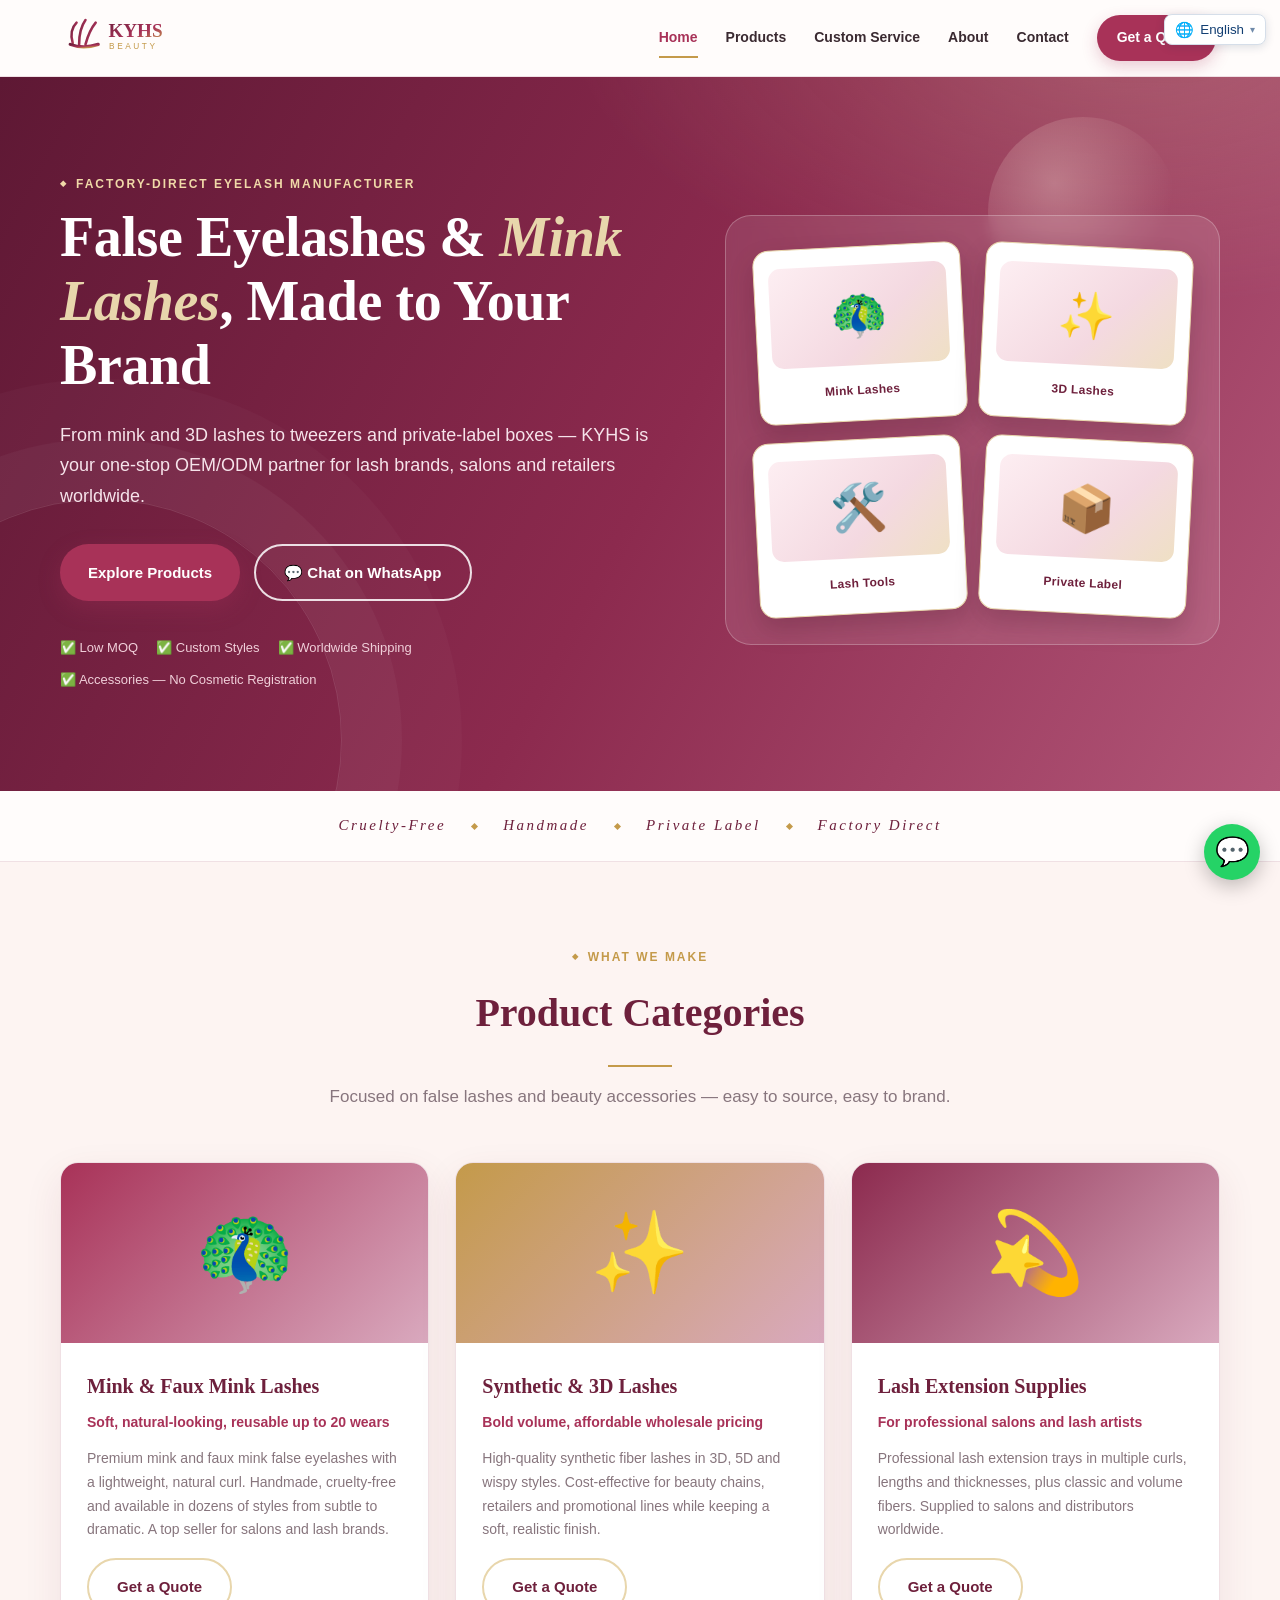
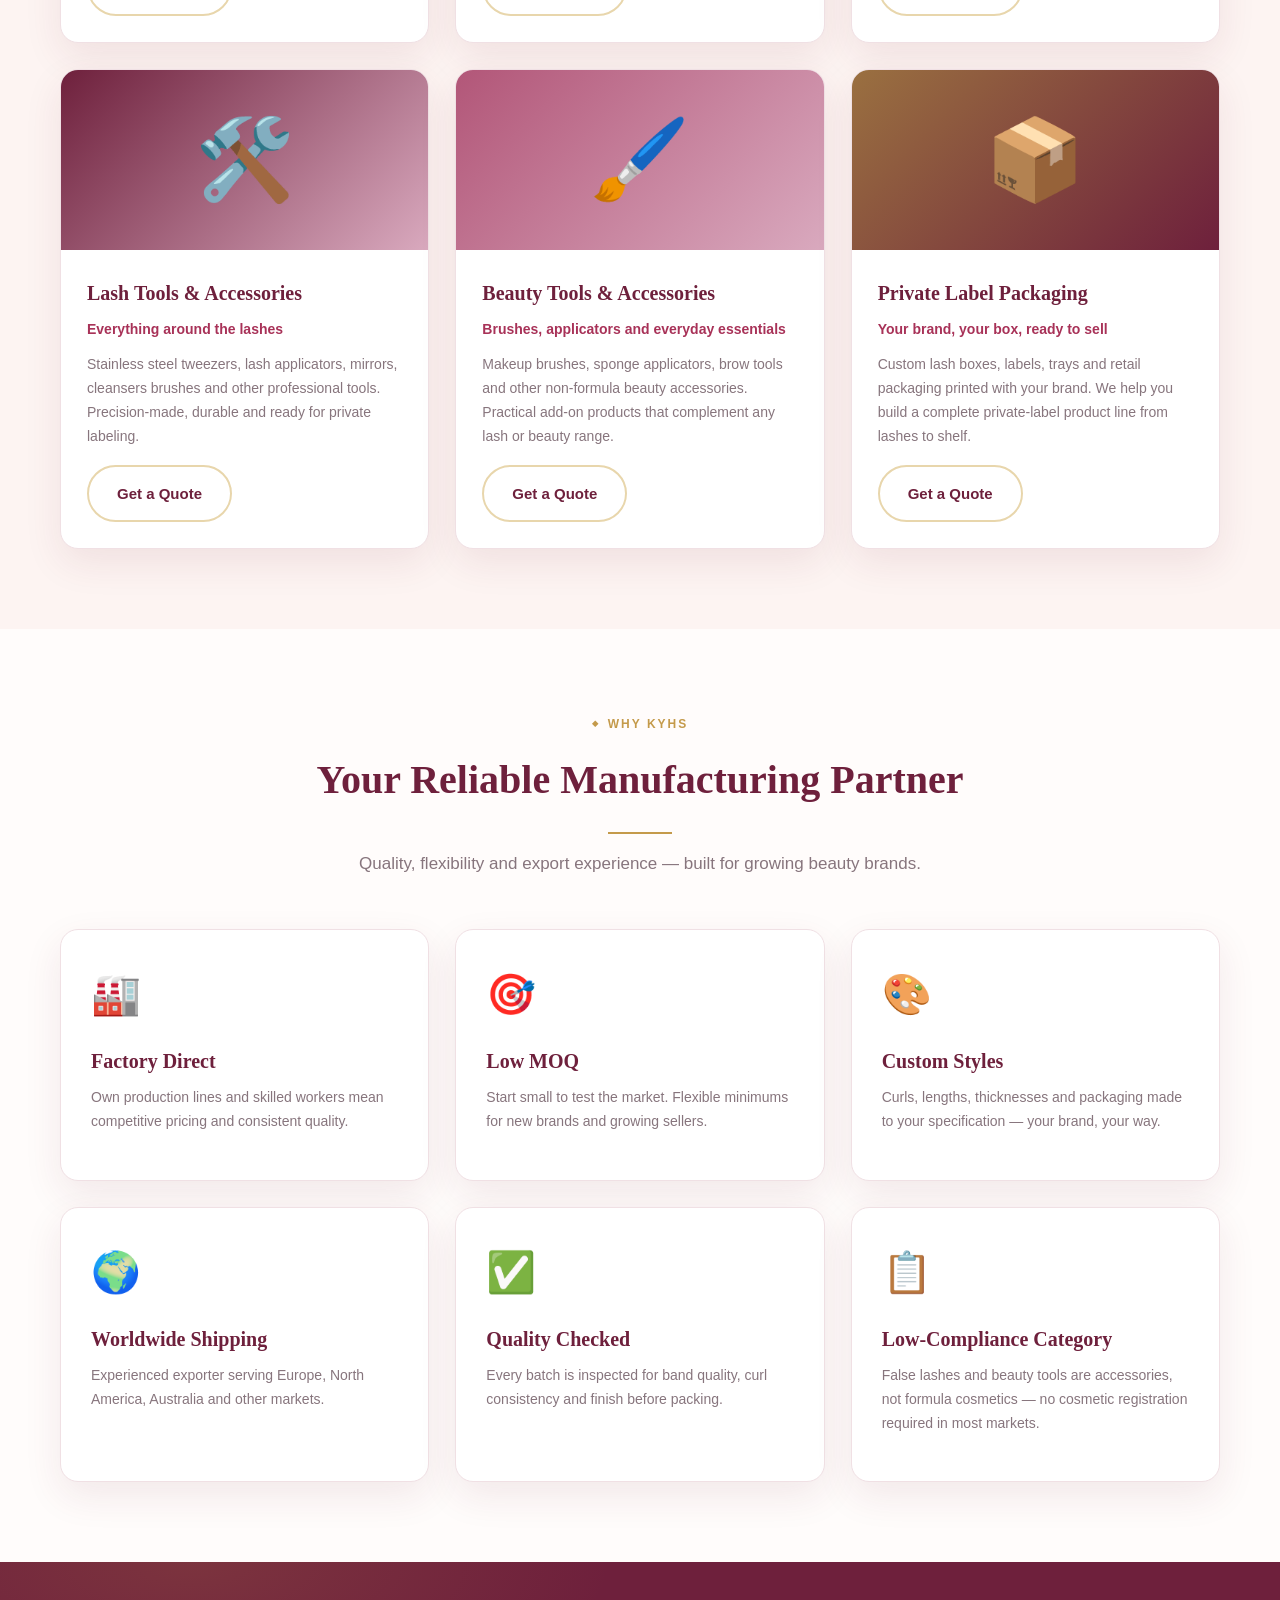
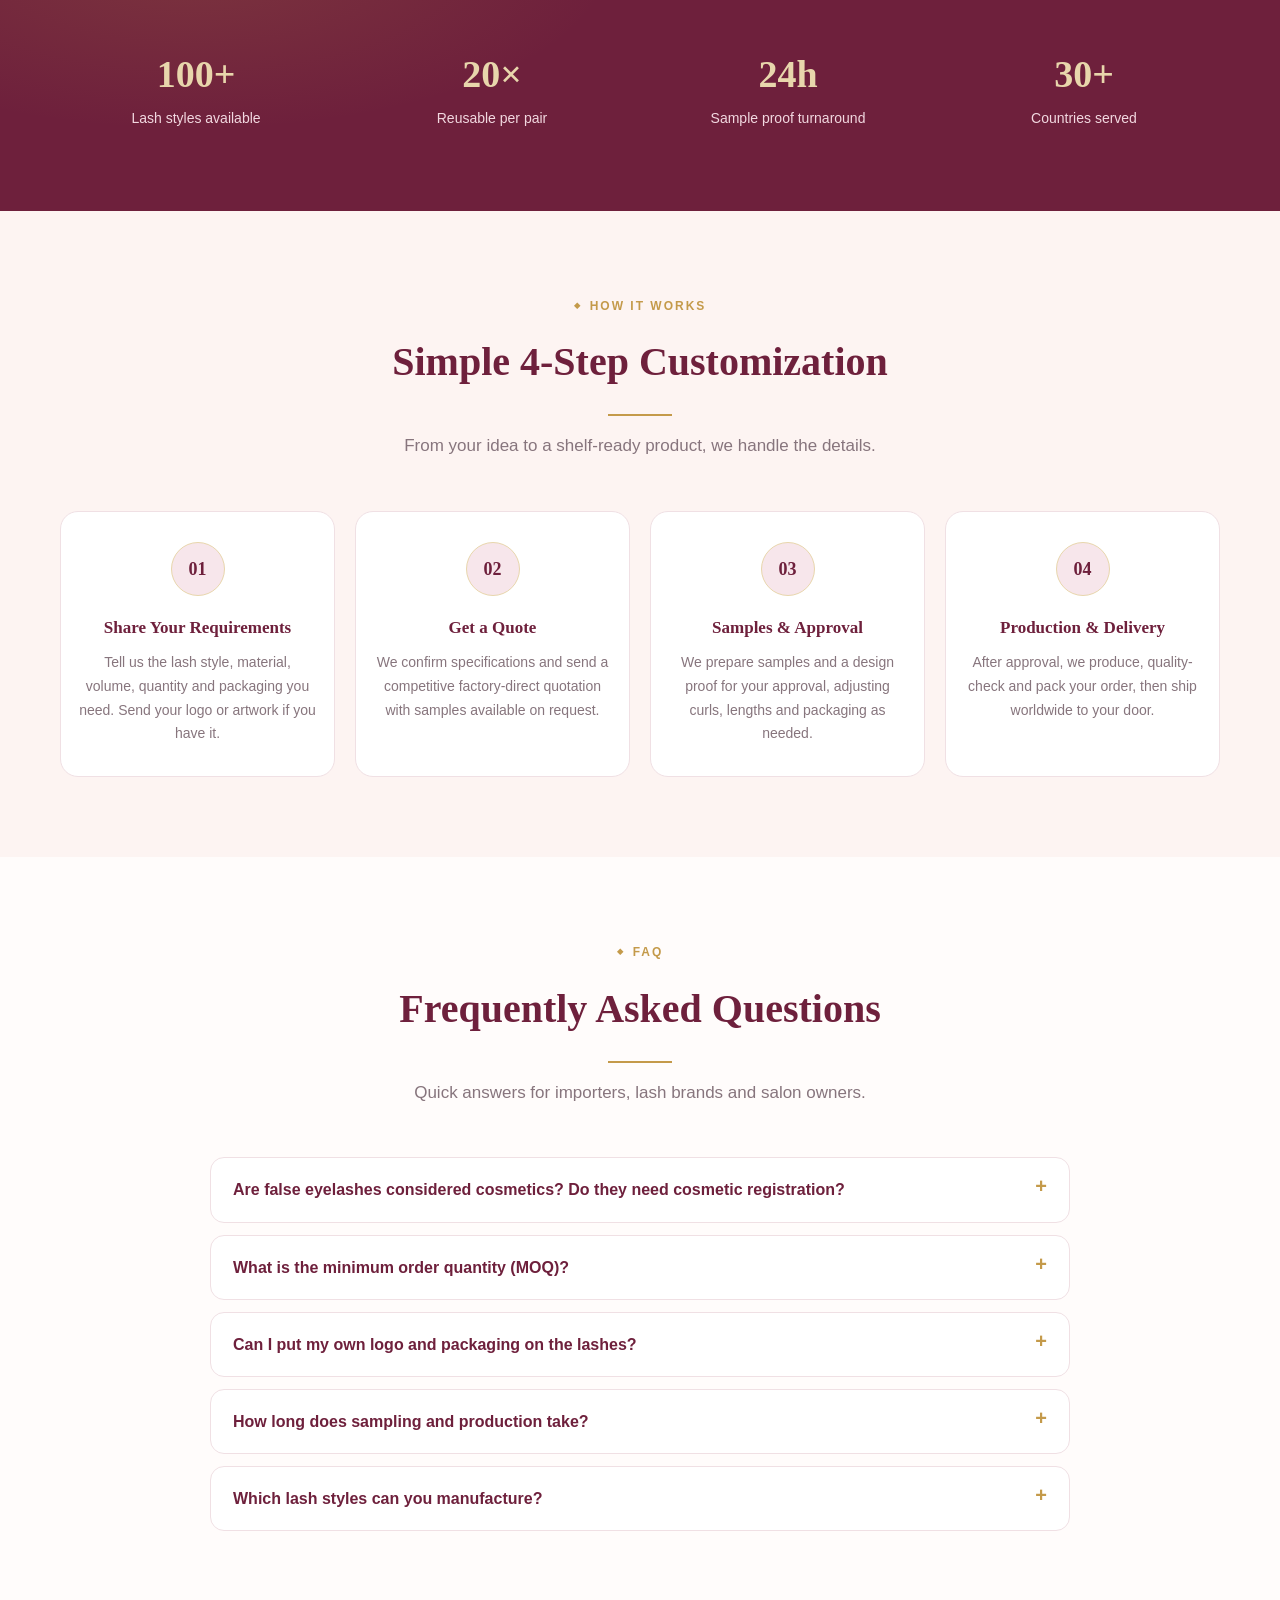
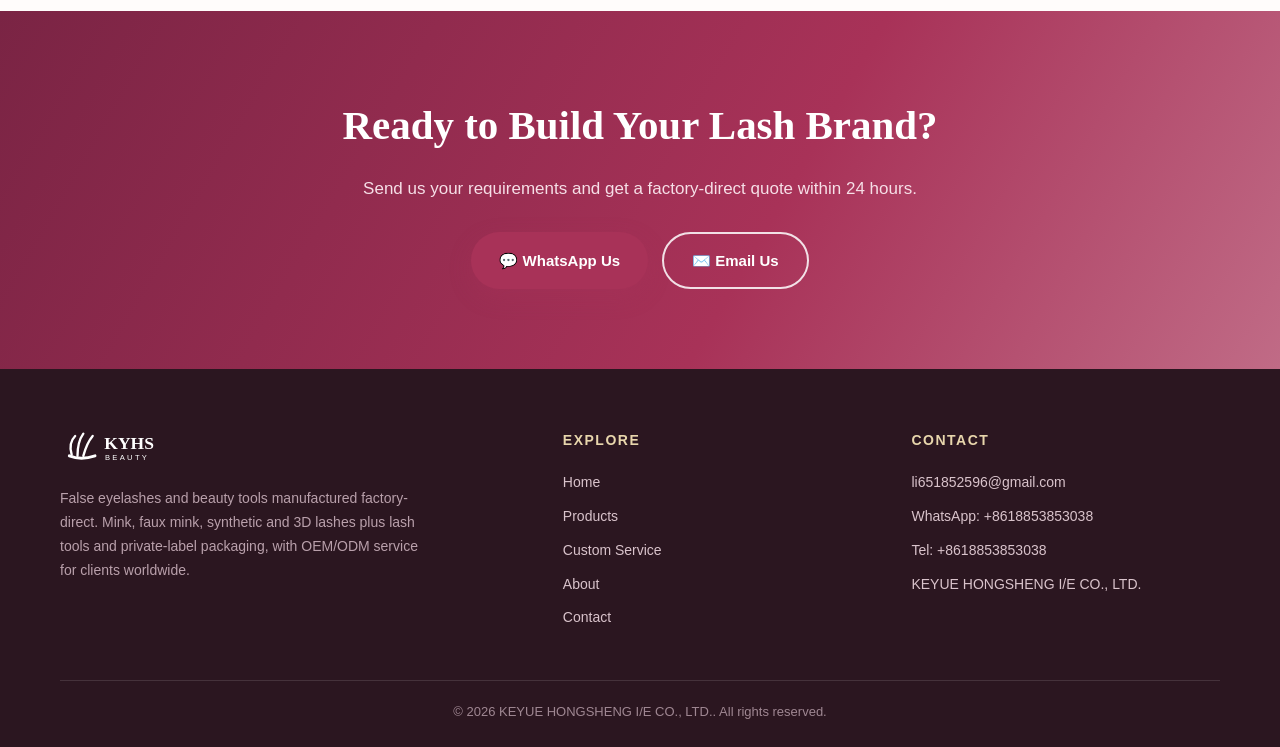
==== commit 073b8eb5: "SEO: focus keywords, H1/TDK optimization, content depth" ====
--- a/index.html
+++ b/index.html
@@ -1,4 +1,4 @@
-<!DOCTYPE html><html lang="en"> <head><meta charset="UTF-8"><meta name="viewport" content="width=device-width, initial-scale=1"><title>False Eyelashes &amp; Beauty Tools Manufacturer | OEM/ODM — KYHS</title><meta name="description" content="KYHS manufactures false eyelashes, lash tools and beauty accessories: mink, faux mink, synthetic and 3D lashes, plus tweezers, brushes and packaging. Factory-direct OEM/ODM from China, low MOQ, worldwide shipping."><meta name="keywords" content="false eyelashes, faux lashes, mink lashes, 3D lashes, eyelash extensions, lash tools, beauty tools, lash tweezers, OEM ODM lashes, private label eyelashes, eyelash manufacturer China, KYHS"><meta name="robots" content="index, follow, max-image-preview:large, max-snippet:-1"><link rel="canonical" href="https://beauty.kyhsexport.com/"><link rel="icon" type="image/svg+xml" href="/favicon.svg"><meta property="og:type" content="website"><meta property="og:title" content="False Eyelashes &#38; Beauty Tools Manufacturer | OEM/ODM — KYHS"><meta property="og:description" content="KYHS manufactures false eyelashes, lash tools and beauty accessories: mink, faux mink, synthetic and 3D lashes, plus tweezers, brushes and packaging. Factory-direct OEM/ODM from China, low MOQ, worldwide shipping."><meta property="og:url" content="https://beauty.kyhsexport.com/"><meta property="og:image" content="https://beauty.kyhsexport.com/og-image.svg"><meta property="og:image:width" content="1200"><meta property="og:image:height" content="630"><meta property="og:image:alt" content="False Eyelashes &#38; Beauty Tools Manufacturer | OEM/ODM — KYHS"><meta property="og:site_name" content="KYHS Beauty"><meta property="og:locale" content="en_US"><meta name="twitter:card" content="summary_large_image"><meta name="twitter:title" content="False Eyelashes &#38; Beauty Tools Manufacturer | OEM/ODM — KYHS"><meta name="twitter:description" content="KYHS manufactures false eyelashes, lash tools and beauty accessories: mink, faux mink, synthetic and 3D lashes, plus tweezers, brushes and packaging. Factory-direct OEM/ODM from China, low MOQ, worldwide shipping."><meta name="twitter:image" content="https://beauty.kyhsexport.com/og-image.svg"><script type="application/ld+json">{"@context":"https://schema.org","@graph":[{"@type":"Organization","@id":"https://beauty.kyhsexport.com/#organization","name":"KEYUE HONGSHENG I/E CO., LTD.","alternateName":"KYHS Beauty","url":"https://beauty.kyhsexport.com","logo":{"@type":"ImageObject","@id":"https://beauty.kyhsexport.com/#logo","url":"https://beauty.kyhsexport.com/logo.svg"},"email":"li651852596@gmail.com","telephone":"+8618853853038","address":{"@type":"PostalAddress","addressCountry":"CN"}},{"@type":"WebSite","@id":"https://beauty.kyhsexport.com/#website","name":"KYHS Beauty","url":"https://beauty.kyhsexport.com","description":"KYHS manufactures false eyelashes, lash tools and beauty accessories: mink, faux mink, synthetic and 3D lashes, plus tweezers, brushes and packaging. Factory-direct OEM/ODM from China, low MOQ, worldwide shipping.","inLanguage":"en","publisher":{"@id":"https://beauty.kyhsexport.com/#organization"}},{"@type":"WebPage","@id":"https://beauty.kyhsexport.com/#webpage","url":"https://beauty.kyhsexport.com/","name":"False Eyelashes & Beauty Tools Manufacturer | OEM/ODM — KYHS","description":"KYHS manufactures false eyelashes, lash tools and beauty accessories: mink, faux mink, synthetic and 3D lashes, plus tweezers, brushes and packaging. Factory-direct OEM/ODM from China, low MOQ, worldwide shipping.","inLanguage":"en","isPartOf":{"@id":"https://beauty.kyhsexport.com/#website"},"about":{"@id":"https://beauty.kyhsexport.com/#organization"},"primaryImageOfPage":{"@type":"ImageObject","url":"https://beauty.kyhsexport.com/og-image.svg"}},{"@type":"ItemList","@id":"https://beauty.kyhsexport.com/#itemlist","name":"KYHS False Eyelashes & Beauty Tools Product Range","numberOfItems":6,"itemListElement":[{"@type":"ListItem","position":1,"item":{"@type":"Service","name":"Mink & Faux Mink Lashes","description":"Premium mink and faux mink false eyelashes with a lightweight, natural curl. Handmade, cruelty-free and available in dozens of styles from subtle to dramatic. A top seller for salons and lash brands.","url":"https://beauty.kyhsexport.com/products/#mink-lashes","provider":{"@id":"https://beauty.kyhsexport.com/#organization"}}},{"@type":"ListItem","position":2,"item":{"@type":"Service","name":"Synthetic & 3D Lashes","description":"High-quality synthetic fiber lashes in 3D, 5D and wispy styles. Cost-effective for beauty chains, retailers and promotional lines while keeping a soft, realistic finish.","url":"https://beauty.kyhsexport.com/products/#synthetic-lashes","provider":{"@id":"https://beauty.kyhsexport.com/#organization"}}},{"@type":"ListItem","position":3,"item":{"@type":"Service","name":"Lash Extension Supplies","description":"Professional lash extension trays in multiple curls, lengths and thicknesses, plus classic and volume fibers. Supplied to salons and distributors worldwide.","url":"https://beauty.kyhsexport.com/products/#lash-extensions","provider":{"@id":"https://beauty.kyhsexport.com/#organization"}}},{"@type":"ListItem","position":4,"item":{"@type":"Service","name":"Lash Tools & Accessories","description":"Stainless steel tweezers, lash applicators, mirrors, cleansers brushes and other professional tools. Precision-made, durable and ready for private labeling.","url":"https://beauty.kyhsexport.com/products/#lash-tools","provider":{"@id":"https://beauty.kyhsexport.com/#organization"}}},{"@type":"ListItem","position":5,"item":{"@type":"Service","name":"Beauty Tools & Accessories","description":"Makeup brushes, sponge applicators, brow tools and other non-formula beauty accessories. Practical add-on products that complement any lash or beauty range.","url":"https://beauty.kyhsexport.com/products/#beauty-tools","provider":{"@id":"https://beauty.kyhsexport.com/#organization"}}},{"@type":"ListItem","position":6,"item":{"@type":"Service","name":"Private Label Packaging","description":"Custom lash boxes, labels, trays and retail packaging printed with your brand. We help you build a complete private-label product line from lashes to shelf.","url":"https://beauty.kyhsexport.com/products/#packaging","provider":{"@id":"https://beauty.kyhsexport.com/#organization"}}}]},{"@type":"FAQPage","@id":"https://beauty.kyhsexport.com/#faq","mainEntity":[{"@type":"Question","name":"Are false eyelashes considered cosmetics? Do they need cosmetic registration?","acceptedAnswer":{"@type":"Answer","text":"False eyelashes are classified as beauty accessories rather than formula cosmetics in most markets. Unlike mascara or skincare, they generally do not require CPNP registration in the EU or FDA MoCRA registration in the US, making them much simpler to import and sell."}},{"@type":"Question","name":"What is the minimum order quantity (MOQ)?","acceptedAnswer":{"@type":"Answer","text":"We keep flexible, low minimums so new brands can test the market. MOQ depends on the lash style and packaging; contact us on WhatsApp with your target quantity and we will confirm the exact figure."}},{"@type":"Question","name":"Can I put my own logo and packaging on the lashes?","acceptedAnswer":{"@type":"Answer","text":"Yes. We provide full OEM/ODM and private-label service: custom logo on bands and boxes, your artwork, and retail-ready packaging. Send your design or ask our team to create one for you."}},{"@type":"Question","name":"How long does sampling and production take?","acceptedAnswer":{"@type":"Answer","text":"A digital proof is typically ready within 24 hours, and physical samples within 5-7 working days. Mass production begins after sample approval; exact lead time depends on quantity and customization."}},{"@type":"Question","name":"Which lash styles can you manufacture?","acceptedAnswer":{"@type":"Answer","text":"We produce mink and faux mink lashes, synthetic and 3D/5D volume styles, professional extension trays, and matching tools and packaging. Custom curls, lengths and thicknesses are available on request."}}]}]}</script><link rel="stylesheet" href="/_astro/about.VslFpB-2.css"></head> <body> <header class="site-header"> <div class="container nav-inner"> <a href="/" class="logo" aria-label="KYHS Beauty home"> <img src="/logo.svg" alt="KYHS Beauty" width="240" height="72"> </a> <nav class="nav-links" id="navLinks"> <a href="/" class="active">Home</a><a href="/products/" class>Products</a><a href="/custom/" class>Custom Service</a><a href="/about/" class>About</a><a href="/contact/" class>Contact</a> <a href="https://wa.me/18853853038" class="nav-cta" target="_blank" rel="noopener">Get a Quote</a> </nav> <button class="menu-toggle" id="menuToggle" aria-label="Menu">☰</button> </div> </header>  <main>  <section class="hero"> <div class="container hero-grid"> <div> <span class="eyebrow" style="color:#f0d9a8">Factory-Direct Eyelash Manufacturer</span> <h1>False Eyelashes &amp; <span class="hl">Beauty Tools</span>, Made to Your Brand</h1> <p class="lead">From mink and 3D lashes to tweezers and private-label boxes — KYHS is your one-stop OEM/ODM partner for lash brands, salons and retailers worldwide.</p> <div class="hero-actions"> <a href="/products/" class="btn btn-primary">Explore Products</a> <a href="https://wa.me/18853853038" class="btn btn-ghost" target="_blank" rel="noopener">💬 Chat on WhatsApp</a> </div> <div class="hero-badges"> <span>✅ Low MOQ</span> <span>✅ Custom Styles</span> <span>✅ Worldwide Shipping</span> <span>✅ Accessories — No Cosmetic Registration</span> </div> </div> <div class="hero-art" aria-hidden="true"> <div class="lash-tile"><div class="face">🦚</div><small>Mink Lashes</small></div> <div class="lash-tile"><div class="face">✨</div><small>3D Lashes</small></div> <div class="lash-tile"><div class="face">🛠️</div><small>Lash Tools</small></div> <div class="lash-tile"><div class="face">📦</div><small>Private Label</small></div> </div> </div> </section> <div class="signature-bar" aria-hidden="true"> <div class="container sig-inner"> <span>Cruelty-Free</span><i class="sig-dot"></i> <span>Handmade</span><i class="sig-dot"></i> <span>Private Label</span><i class="sig-dot"></i> <span>Factory Direct</span> </div> </div> <section class="section-soft"> <div class="container"> <div class="section-head"> <span class="eyebrow">What We Make</span> <h2>Product Categories</h2> <p>Focused on false lashes and beauty accessories — easy to source, easy to brand.</p> </div> <div class="grid-3"> <article class="card product-card"> <div class="product-art" style="background:linear-gradient(135deg, #a83258, #d9a9be)">🦚</div> <div class="product-body"> <h3>Mink &amp; Faux Mink Lashes</h3> <p class="tagline">Soft, natural-looking, reusable up to 20 wears</p> <p>Premium mink and faux mink false eyelashes with a lightweight, natural curl. Handmade, cruelty-free and available in dozens of styles from subtle to dramatic. A top seller for salons and lash brands.</p> <a href="https://wa.me/18853853038" class="btn btn-outline" target="_blank" rel="noopener">Get a Quote</a> </div> </article><article class="card product-card"> <div class="product-art" style="background:linear-gradient(135deg, #c49a4a, #d9a9be)">✨</div> <div class="product-body"> <h3>Synthetic &amp; 3D Lashes</h3> <p class="tagline">Bold volume, affordable wholesale pricing</p> <p>High-quality synthetic fiber lashes in 3D, 5D and wispy styles. Cost-effective for beauty chains, retailers and promotional lines while keeping a soft, realistic finish.</p> <a href="https://wa.me/18853853038" class="btn btn-outline" target="_blank" rel="noopener">Get a Quote</a> </div> </article><article class="card product-card"> <div class="product-art" style="background:linear-gradient(135deg, #8c2a4e, #d9a9be)">💫</div> <div class="product-body"> <h3>Lash Extension Supplies</h3> <p class="tagline">For professional salons and lash artists</p> <p>Professional lash extension trays in multiple curls, lengths and thicknesses, plus classic and volume fibers. Supplied to salons and distributors worldwide.</p> <a href="https://wa.me/18853853038" class="btn btn-outline" target="_blank" rel="noopener">Get a Quote</a> </div> </article><article class="card product-card"> <div class="product-art" style="background:linear-gradient(135deg, #6e203c, #d9a9be)">🛠️</div> <div class="product-body"> <h3>Lash Tools &amp; Accessories</h3> <p class="tagline">Everything around the lashes</p> <p>Stainless steel tweezers, lash applicators, mirrors, cleansers brushes and other professional tools. Precision-made, durable and ready for private labeling.</p> <a href="https://wa.me/18853853038" class="btn btn-outline" target="_blank" rel="noopener">Get a Quote</a> </div> </article><article class="card product-card"> <div class="product-art" style="background:linear-gradient(135deg, #b25678, #d9a9be)">🖌️</div> <div class="product-body"> <h3>Beauty Tools &amp; Accessories</h3> <p class="tagline">Brushes, applicators and everyday essentials</p> <p>Makeup brushes, sponge applicators, brow tools and other non-formula beauty accessories. Practical add-on products that complement any lash or beauty range.</p> <a href="https://wa.me/18853853038" class="btn btn-outline" target="_blank" rel="noopener">Get a Quote</a> </div> </article><article class="card product-card"> <div class="product-art" style="background:linear-gradient(135deg, #9a7040, #6e203c)">📦</div> <div class="product-body"> <h3>Private Label Packaging</h3> <p class="tagline">Your brand, your box, ready to sell</p> <p>Custom lash boxes, labels, trays and retail packaging printed with your brand. We help you build a complete private-label product line from lashes to shelf.</p> <a href="https://wa.me/18853853038" class="btn btn-outline" target="_blank" rel="noopener">Get a Quote</a> </div> </article> </div> </div> </section> <section> <div class="container"> <div class="section-head"> <span class="eyebrow">Why KYHS</span> <h2>Your Reliable Manufacturing Partner</h2> <p>Quality, flexibility and export experience — built for growing beauty brands.</p> </div> <div class="grid-3"> <div class="card"> <div class="icon">🏭</div> <h3>Factory Direct</h3> <p>Own production lines and skilled workers mean competitive pricing and consistent quality.</p> </div><div class="card"> <div class="icon">🎯</div> <h3>Low MOQ</h3> <p>Start small to test the market. Flexible minimums for new brands and growing sellers.</p> </div><div class="card"> <div class="icon">🎨</div> <h3>Custom Styles</h3> <p>Curls, lengths, thicknesses and packaging made to your specification — your brand, your way.</p> </div><div class="card"> <div class="icon">🌍</div> <h3>Worldwide Shipping</h3> <p>Experienced exporter serving Europe, North America, Australia and other markets.</p> </div><div class="card"> <div class="icon">✅</div> <h3>Quality Checked</h3> <p>Every batch is inspected for band quality, curl consistency and finish before packing.</p> </div><div class="card"> <div class="icon">📋</div> <h3>Low-Compliance Category</h3> <p>False lashes and beauty tools are accessories, not formula cosmetics — no cosmetic registration required in most markets.</p> </div> </div> </div> </section> <section class="strip"> <div class="container strip-grid"> <div><div class="num">100+</div><div class="label">Lash styles available</div></div> <div><div class="num">20×</div><div class="label">Reusable per pair</div></div> <div><div class="num">24h</div><div class="label">Sample proof turnaround</div></div> <div><div class="num">30+</div><div class="label">Countries served</div></div> </div> </section> <section class="section-soft"> <div class="container"> <div class="section-head"> <span class="eyebrow">How It Works</span> <h2>Simple 4-Step Customization</h2> <p>From your idea to a shelf-ready product, we handle the details.</p> </div> <div class="steps"> <div class="step"> <div class="num">01</div> <h3>Share Your Requirements</h3> <p>Tell us the lash style, material, volume, quantity and packaging you need. Send your logo or artwork if you have it.</p> </div><div class="step"> <div class="num">02</div> <h3>Get a Quote</h3> <p>We confirm specifications and send a competitive factory-direct quotation with samples available on request.</p> </div><div class="step"> <div class="num">03</div> <h3>Samples &amp; Approval</h3> <p>We prepare samples and a design proof for your approval, adjusting curls, lengths and packaging as needed.</p> </div><div class="step"> <div class="num">04</div> <h3>Production &amp; Delivery</h3> <p>After approval, we produce, quality-check and pack your order, then ship worldwide to your door.</p> </div> </div> </div> </section> <section> <div class="container" style="max-width:860px"> <div class="section-head"> <span class="eyebrow">FAQ</span> <h2>Frequently Asked Questions</h2> <p>Quick answers for importers, lash brands and salon owners.</p> </div> <div class="faq-list"> <details class="faq-item"> <summary>Are false eyelashes considered cosmetics? Do they need cosmetic registration?</summary> <p>False eyelashes are classified as beauty accessories rather than formula cosmetics in most markets. Unlike mascara or skincare, they generally do not require CPNP registration in the EU or FDA MoCRA registration in the US, making them much simpler to import and sell.</p> </details><details class="faq-item"> <summary>What is the minimum order quantity (MOQ)?</summary> <p>We keep flexible, low minimums so new brands can test the market. MOQ depends on the lash style and packaging; contact us on WhatsApp with your target quantity and we will confirm the exact figure.</p> </details><details class="faq-item"> <summary>Can I put my own logo and packaging on the lashes?</summary> <p>Yes. We provide full OEM/ODM and private-label service: custom logo on bands and boxes, your artwork, and retail-ready packaging. Send your design or ask our team to create one for you.</p> </details><details class="faq-item"> <summary>How long does sampling and production take?</summary> <p>A digital proof is typically ready within 24 hours, and physical samples within 5-7 working days. Mass production begins after sample approval; exact lead time depends on quantity and customization.</p> </details><details class="faq-item"> <summary>Which lash styles can you manufacture?</summary> <p>We produce mink and faux mink lashes, synthetic and 3D/5D volume styles, professional extension trays, and matching tools and packaging. Custom curls, lengths and thicknesses are available on request.</p> </details> </div> </div> </section> <section class="cta"> <div class="container"> <h2>Ready to Build Your Lash Brand?</h2> <p>Send us your requirements and get a factory-direct quote within 24 hours.</p> <div class="cta-actions"> <a href="https://wa.me/18853853038" class="btn btn-primary" target="_blank" rel="noopener">💬 WhatsApp Us</a> <a href="mailto:li651852596@gmail.com" class="btn btn-ghost">✉️ Email Us</a> </div> </div> </section>  </main> <a href="https://wa.me/18853853038" class="float-wa" target="_blank" rel="noopener" aria-label="Chat on WhatsApp">💬</a> <footer class="site-footer"> <div class="container"> <div class="footer-grid"> <div class="footer-brand"> <div class="logo"><img src="/logo.svg" alt="KYHS Beauty" width="240" height="72"></div> <p>False eyelashes and beauty tools manufactured factory-direct. Mink, faux mink, synthetic and 3D lashes plus lash tools and private-label packaging, with OEM/ODM service for clients worldwide.</p> </div> <div class="footer-col"> <h4>Explore</h4> <a href="/">Home</a><a href="/products/">Products</a><a href="/custom/">Custom Service</a><a href="/about/">About</a><a href="/contact/">Contact</a> </div> <div class="footer-col"> <h4>Contact</h4> <a href="mailto:li651852596@gmail.com">li651852596@gmail.com</a> <a href="https://wa.me/18853853038" target="_blank" rel="noopener">WhatsApp: +8618853853038</a> <span>Tel: +8618853853038</span> <span>KEYUE HONGSHENG I/E CO., LTD.</span> </div> </div> <div class="footer-bottom">
+<!DOCTYPE html><html lang="en"> <head><meta charset="UTF-8"><meta name="viewport" content="width=device-width, initial-scale=1"><title>False Eyelashes &amp; Mink Lashes Manufacturer | OEM/ODM — KYHS</title><meta name="description" content="KYHS manufactures false eyelashes, mink lashes, 3D lashes and lash tools. Factory-direct OEM/ODM from China, low MOQ, worldwide shipping for beauty brands and salons."><meta name="keywords" content="false eyelashes, mink lashes, 3D lashes, faux lashes, eyelash extensions, KYHS"><meta name="robots" content="index, follow, max-image-preview:large, max-snippet:-1"><link rel="canonical" href="https://beauty.kyhsexport.com/"><link rel="icon" type="image/svg+xml" href="/favicon.svg"><meta property="og:type" content="website"><meta property="og:title" content="False Eyelashes &#38; Mink Lashes Manufacturer | OEM/ODM — KYHS"><meta property="og:description" content="KYHS manufactures false eyelashes, mink lashes, 3D lashes and lash tools. Factory-direct OEM/ODM from China, low MOQ, worldwide shipping for beauty brands and salons."><meta property="og:url" content="https://beauty.kyhsexport.com/"><meta property="og:image" content="https://beauty.kyhsexport.com/og-image.svg"><meta property="og:image:width" content="1200"><meta property="og:image:height" content="630"><meta property="og:image:alt" content="False Eyelashes &#38; Mink Lashes Manufacturer | OEM/ODM — KYHS"><meta property="og:site_name" content="KYHS Beauty"><meta property="og:locale" content="en_US"><meta name="twitter:card" content="summary_large_image"><meta name="twitter:title" content="False Eyelashes &#38; Mink Lashes Manufacturer | OEM/ODM — KYHS"><meta name="twitter:description" content="KYHS manufactures false eyelashes, mink lashes, 3D lashes and lash tools. Factory-direct OEM/ODM from China, low MOQ, worldwide shipping for beauty brands and salons."><meta name="twitter:image" content="https://beauty.kyhsexport.com/og-image.svg"><script type="application/ld+json">{"@context":"https://schema.org","@graph":[{"@type":"Organization","@id":"https://beauty.kyhsexport.com/#organization","name":"KEYUE HONGSHENG I/E CO., LTD.","alternateName":"KYHS Beauty","url":"https://beauty.kyhsexport.com","logo":{"@type":"ImageObject","@id":"https://beauty.kyhsexport.com/#logo","url":"https://beauty.kyhsexport.com/logo.svg"},"email":"li651852596@gmail.com","telephone":"+8618853853038","address":{"@type":"PostalAddress","addressCountry":"CN"}},{"@type":"WebSite","@id":"https://beauty.kyhsexport.com/#website","name":"KYHS Beauty","url":"https://beauty.kyhsexport.com","description":"KYHS manufactures false eyelashes, mink lashes, 3D lashes and lash tools. Factory-direct OEM/ODM from China, low MOQ, worldwide shipping for beauty brands and salons.","inLanguage":"en","publisher":{"@id":"https://beauty.kyhsexport.com/#organization"}},{"@type":"WebPage","@id":"https://beauty.kyhsexport.com/#webpage","url":"https://beauty.kyhsexport.com/","name":"False Eyelashes & Mink Lashes Manufacturer | OEM/ODM — KYHS","description":"KYHS manufactures false eyelashes, mink lashes, 3D lashes and lash tools. Factory-direct OEM/ODM from China, low MOQ, worldwide shipping for beauty brands and salons.","inLanguage":"en","isPartOf":{"@id":"https://beauty.kyhsexport.com/#website"},"about":{"@id":"https://beauty.kyhsexport.com/#organization"},"primaryImageOfPage":{"@type":"ImageObject","url":"https://beauty.kyhsexport.com/og-image.svg"}},{"@type":"ItemList","@id":"https://beauty.kyhsexport.com/#itemlist","name":"KYHS False Eyelashes & Beauty Tools Product Range","numberOfItems":6,"itemListElement":[{"@type":"ListItem","position":1,"item":{"@type":"Service","name":"Mink & Faux Mink Lashes","description":"Premium mink and faux mink false eyelashes with a lightweight, natural curl. Handmade, cruelty-free and available in dozens of styles from subtle to dramatic. A top seller for salons and lash brands.","url":"https://beauty.kyhsexport.com/products/#mink-lashes","provider":{"@id":"https://beauty.kyhsexport.com/#organization"}}},{"@type":"ListItem","position":2,"item":{"@type":"Service","name":"Synthetic & 3D Lashes","description":"High-quality synthetic fiber lashes in 3D, 5D and wispy styles. Cost-effective for beauty chains, retailers and promotional lines while keeping a soft, realistic finish.","url":"https://beauty.kyhsexport.com/products/#synthetic-lashes","provider":{"@id":"https://beauty.kyhsexport.com/#organization"}}},{"@type":"ListItem","position":3,"item":{"@type":"Service","name":"Lash Extension Supplies","description":"Professional lash extension trays in multiple curls, lengths and thicknesses, plus classic and volume fibers. Supplied to salons and distributors worldwide.","url":"https://beauty.kyhsexport.com/products/#lash-extensions","provider":{"@id":"https://beauty.kyhsexport.com/#organization"}}},{"@type":"ListItem","position":4,"item":{"@type":"Service","name":"Lash Tools & Accessories","description":"Stainless steel tweezers, lash applicators, mirrors, cleansers brushes and other professional tools. Precision-made, durable and ready for private labeling.","url":"https://beauty.kyhsexport.com/products/#lash-tools","provider":{"@id":"https://beauty.kyhsexport.com/#organization"}}},{"@type":"ListItem","position":5,"item":{"@type":"Service","name":"Beauty Tools & Accessories","description":"Makeup brushes, sponge applicators, brow tools and other non-formula beauty accessories. Practical add-on products that complement any lash or beauty range.","url":"https://beauty.kyhsexport.com/products/#beauty-tools","provider":{"@id":"https://beauty.kyhsexport.com/#organization"}}},{"@type":"ListItem","position":6,"item":{"@type":"Service","name":"Private Label Packaging","description":"Custom lash boxes, labels, trays and retail packaging printed with your brand. We help you build a complete private-label product line from lashes to shelf.","url":"https://beauty.kyhsexport.com/products/#packaging","provider":{"@id":"https://beauty.kyhsexport.com/#organization"}}}]},{"@type":"FAQPage","@id":"https://beauty.kyhsexport.com/#faq","mainEntity":[{"@type":"Question","name":"Are false eyelashes considered cosmetics? Do they need cosmetic registration?","acceptedAnswer":{"@type":"Answer","text":"False eyelashes are classified as beauty accessories rather than formula cosmetics in most markets. Unlike mascara or skincare, they generally do not require CPNP registration in the EU or FDA MoCRA registration in the US, making them much simpler to import and sell."}},{"@type":"Question","name":"What is the minimum order quantity (MOQ)?","acceptedAnswer":{"@type":"Answer","text":"We keep flexible, low minimums so new brands can test the market. MOQ depends on the lash style and packaging; contact us on WhatsApp with your target quantity and we will confirm the exact figure."}},{"@type":"Question","name":"Can I put my own logo and packaging on the lashes?","acceptedAnswer":{"@type":"Answer","text":"Yes. We provide full OEM/ODM and private-label service: custom logo on bands and boxes, your artwork, and retail-ready packaging. Send your design or ask our team to create one for you."}},{"@type":"Question","name":"How long does sampling and production take?","acceptedAnswer":{"@type":"Answer","text":"A digital proof is typically ready within 24 hours, and physical samples within 5-7 working days. Mass production begins after sample approval; exact lead time depends on quantity and customization."}},{"@type":"Question","name":"Which lash styles can you manufacture?","acceptedAnswer":{"@type":"Answer","text":"We produce mink and faux mink lashes, synthetic and 3D/5D volume styles, professional extension trays, and matching tools and packaging. Custom curls, lengths and thicknesses are available on request."}}]}]}</script><link rel="stylesheet" href="/_astro/about.Curln-Om.css"></head> <body> <header class="site-header"> <div class="container nav-inner"> <a href="/" class="logo" aria-label="KYHS Beauty home"> <img src="/logo.svg" alt="KYHS Beauty" width="240" height="72"> </a> <nav class="nav-links" id="navLinks"> <a href="/" class="active">Home</a><a href="/products/" class>Products</a><a href="/custom/" class>Custom Service</a><a href="/about/" class>About</a><a href="/contact/" class>Contact</a> <a href="https://wa.me/18853853038" class="nav-cta" target="_blank" rel="noopener">Get a Quote</a> </nav> <button class="menu-toggle" id="menuToggle" aria-label="Menu">☰</button> </div> </header>  <main>  <section class="hero"> <div class="container hero-grid"> <div> <span class="eyebrow" style="color:#f0d9a8">Factory-Direct Eyelash Manufacturer</span> <h1>False Eyelashes &amp; <span class="hl">Mink Lashes</span>, Made to Your Brand</h1> <p class="lead">From mink and 3D lashes to tweezers and private-label boxes — KYHS is your one-stop OEM/ODM partner for lash brands, salons and retailers worldwide.</p> <div class="hero-actions"> <a href="/products/" class="btn btn-primary">Explore Products</a> <a href="https://wa.me/18853853038" class="btn btn-ghost" target="_blank" rel="noopener">💬 Chat on WhatsApp</a> </div> <div class="hero-badges"> <span>✅ Low MOQ</span> <span>✅ Custom Styles</span> <span>✅ Worldwide Shipping</span> <span>✅ Accessories — No Cosmetic Registration</span> </div> </div> <div class="hero-art" aria-hidden="true"> <div class="lash-tile"><div class="face">🦚</div><small>Mink Lashes</small></div> <div class="lash-tile"><div class="face">✨</div><small>3D Lashes</small></div> <div class="lash-tile"><div class="face">🛠️</div><small>Lash Tools</small></div> <div class="lash-tile"><div class="face">📦</div><small>Private Label</small></div> </div> </div> </section> <div class="signature-bar" aria-hidden="true"> <div class="container sig-inner"> <span>Cruelty-Free</span><i class="sig-dot"></i> <span>Handmade</span><i class="sig-dot"></i> <span>Private Label</span><i class="sig-dot"></i> <span>Factory Direct</span> </div> </div> <section class="section-soft"> <div class="container"> <div class="section-head"> <span class="eyebrow">What We Make</span> <h2>Product Categories</h2> <p>Focused on false lashes and beauty accessories — easy to source, easy to brand.</p> </div> <div class="grid-3"> <article class="card product-card"> <div class="product-art" style="background:linear-gradient(135deg, #a83258, #d9a9be)">🦚</div> <div class="product-body"> <h3>Mink &amp; Faux Mink Lashes</h3> <p class="tagline">Soft, natural-looking, reusable up to 20 wears</p> <p>Premium mink and faux mink false eyelashes with a lightweight, natural curl. Handmade, cruelty-free and available in dozens of styles from subtle to dramatic. A top seller for salons and lash brands.</p> <a href="https://wa.me/18853853038" class="btn btn-outline" target="_blank" rel="noopener">Get a Quote</a> </div> </article><article class="card product-card"> <div class="product-art" style="background:linear-gradient(135deg, #c49a4a, #d9a9be)">✨</div> <div class="product-body"> <h3>Synthetic &amp; 3D Lashes</h3> <p class="tagline">Bold volume, affordable wholesale pricing</p> <p>High-quality synthetic fiber lashes in 3D, 5D and wispy styles. Cost-effective for beauty chains, retailers and promotional lines while keeping a soft, realistic finish.</p> <a href="https://wa.me/18853853038" class="btn btn-outline" target="_blank" rel="noopener">Get a Quote</a> </div> </article><article class="card product-card"> <div class="product-art" style="background:linear-gradient(135deg, #8c2a4e, #d9a9be)">💫</div> <div class="product-body"> <h3>Lash Extension Supplies</h3> <p class="tagline">For professional salons and lash artists</p> <p>Professional lash extension trays in multiple curls, lengths and thicknesses, plus classic and volume fibers. Supplied to salons and distributors worldwide.</p> <a href="https://wa.me/18853853038" class="btn btn-outline" target="_blank" rel="noopener">Get a Quote</a> </div> </article><article class="card product-card"> <div class="product-art" style="background:linear-gradient(135deg, #6e203c, #d9a9be)">🛠️</div> <div class="product-body"> <h3>Lash Tools &amp; Accessories</h3> <p class="tagline">Everything around the lashes</p> <p>Stainless steel tweezers, lash applicators, mirrors, cleansers brushes and other professional tools. Precision-made, durable and ready for private labeling.</p> <a href="https://wa.me/18853853038" class="btn btn-outline" target="_blank" rel="noopener">Get a Quote</a> </div> </article><article class="card product-card"> <div class="product-art" style="background:linear-gradient(135deg, #b25678, #d9a9be)">🖌️</div> <div class="product-body"> <h3>Beauty Tools &amp; Accessories</h3> <p class="tagline">Brushes, applicators and everyday essentials</p> <p>Makeup brushes, sponge applicators, brow tools and other non-formula beauty accessories. Practical add-on products that complement any lash or beauty range.</p> <a href="https://wa.me/18853853038" class="btn btn-outline" target="_blank" rel="noopener">Get a Quote</a> </div> </article><article class="card product-card"> <div class="product-art" style="background:linear-gradient(135deg, #9a7040, #6e203c)">📦</div> <div class="product-body"> <h3>Private Label Packaging</h3> <p class="tagline">Your brand, your box, ready to sell</p> <p>Custom lash boxes, labels, trays and retail packaging printed with your brand. We help you build a complete private-label product line from lashes to shelf.</p> <a href="https://wa.me/18853853038" class="btn btn-outline" target="_blank" rel="noopener">Get a Quote</a> </div> </article> </div> </div> </section> <section> <div class="container"> <div class="section-head"> <span class="eyebrow">Why KYHS</span> <h2>Your Reliable Manufacturing Partner</h2> <p>Quality, flexibility and export experience — built for growing beauty brands.</p> </div> <div class="grid-3"> <div class="card"> <div class="icon">🏭</div> <h3>Factory Direct</h3> <p>Own production lines and skilled workers mean competitive pricing and consistent quality.</p> </div><div class="card"> <div class="icon">🎯</div> <h3>Low MOQ</h3> <p>Start small to test the market. Flexible minimums for new brands and growing sellers.</p> </div><div class="card"> <div class="icon">🎨</div> <h3>Custom Styles</h3> <p>Curls, lengths, thicknesses and packaging made to your specification — your brand, your way.</p> </div><div class="card"> <div class="icon">🌍</div> <h3>Worldwide Shipping</h3> <p>Experienced exporter serving Europe, North America, Australia and other markets.</p> </div><div class="card"> <div class="icon">✅</div> <h3>Quality Checked</h3> <p>Every batch is inspected for band quality, curl consistency and finish before packing.</p> </div><div class="card"> <div class="icon">📋</div> <h3>Low-Compliance Category</h3> <p>False lashes and beauty tools are accessories, not formula cosmetics — no cosmetic registration required in most markets.</p> </div> </div> </div> </section> <section class="strip"> <div class="container strip-grid"> <div><div class="num">100+</div><div class="label">Lash styles available</div></div> <div><div class="num">20×</div><div class="label">Reusable per pair</div></div> <div><div class="num">24h</div><div class="label">Sample proof turnaround</div></div> <div><div class="num">30+</div><div class="label">Countries served</div></div> </div> </section> <section class="section-soft"> <div class="container"> <div class="section-head"> <span class="eyebrow">How It Works</span> <h2>Simple 4-Step Customization</h2> <p>From your idea to a shelf-ready product, we handle the details.</p> </div> <div class="steps"> <div class="step"> <div class="num">01</div> <h3>Share Your Requirements</h3> <p>Tell us the lash style, material, volume, quantity and packaging you need. Send your logo or artwork if you have it.</p> </div><div class="step"> <div class="num">02</div> <h3>Get a Quote</h3> <p>We confirm specifications and send a competitive factory-direct quotation with samples available on request.</p> </div><div class="step"> <div class="num">03</div> <h3>Samples &amp; Approval</h3> <p>We prepare samples and a design proof for your approval, adjusting curls, lengths and packaging as needed.</p> </div><div class="step"> <div class="num">04</div> <h3>Production &amp; Delivery</h3> <p>After approval, we produce, quality-check and pack your order, then ship worldwide to your door.</p> </div> </div> </div> </section> <section> <div class="container" style="max-width:860px"> <div class="section-head"> <span class="eyebrow">FAQ</span> <h2>Frequently Asked Questions</h2> <p>Quick answers for importers, lash brands and salon owners.</p> </div> <div class="faq-list"> <details class="faq-item"> <summary>Are false eyelashes considered cosmetics? Do they need cosmetic registration?</summary> <p>False eyelashes are classified as beauty accessories rather than formula cosmetics in most markets. Unlike mascara or skincare, they generally do not require CPNP registration in the EU or FDA MoCRA registration in the US, making them much simpler to import and sell.</p> </details><details class="faq-item"> <summary>What is the minimum order quantity (MOQ)?</summary> <p>We keep flexible, low minimums so new brands can test the market. MOQ depends on the lash style and packaging; contact us on WhatsApp with your target quantity and we will confirm the exact figure.</p> </details><details class="faq-item"> <summary>Can I put my own logo and packaging on the lashes?</summary> <p>Yes. We provide full OEM/ODM and private-label service: custom logo on bands and boxes, your artwork, and retail-ready packaging. Send your design or ask our team to create one for you.</p> </details><details class="faq-item"> <summary>How long does sampling and production take?</summary> <p>A digital proof is typically ready within 24 hours, and physical samples within 5-7 working days. Mass production begins after sample approval; exact lead time depends on quantity and customization.</p> </details><details class="faq-item"> <summary>Which lash styles can you manufacture?</summary> <p>We produce mink and faux mink lashes, synthetic and 3D/5D volume styles, professional extension trays, and matching tools and packaging. Custom curls, lengths and thicknesses are available on request.</p> </details> </div> </div> </section> <section class="cta"> <div class="container"> <h2>Ready to Build Your Lash Brand?</h2> <p>Send us your requirements and get a factory-direct quote within 24 hours.</p> <div class="cta-actions"> <a href="https://wa.me/18853853038" class="btn btn-primary" target="_blank" rel="noopener">💬 WhatsApp Us</a> <a href="mailto:li651852596@gmail.com" class="btn btn-ghost">✉️ Email Us</a> </div> </div> </section>  </main> <a href="https://wa.me/18853853038" class="float-wa" target="_blank" rel="noopener" aria-label="Chat on WhatsApp">💬</a> <footer class="site-footer"> <div class="container"> <div class="footer-grid"> <div class="footer-brand"> <div class="logo"><img src="/logo.svg" alt="KYHS Beauty" width="240" height="72"></div> <p>False eyelashes and beauty tools manufactured factory-direct. Mink, faux mink, synthetic and 3D lashes plus lash tools and private-label packaging, with OEM/ODM service for clients worldwide.</p> </div> <div class="footer-col"> <h4>Explore</h4> <a href="/">Home</a><a href="/products/">Products</a><a href="/custom/">Custom Service</a><a href="/about/">About</a><a href="/contact/">Contact</a> </div> <div class="footer-col"> <h4>Contact</h4> <a href="mailto:li651852596@gmail.com">li651852596@gmail.com</a> <a href="https://wa.me/18853853038" target="_blank" rel="noopener">WhatsApp: +8618853853038</a> <span>Tel: +8618853853038</span> <span>KEYUE HONGSHENG I/E CO., LTD.</span> </div> </div> <div class="footer-bottom">
 © 2026 KEYUE HONGSHENG I/E CO., LTD.. All rights reserved.
 </div> </div> </footer> <script>
       const toggle = document.getElementById('menuToggle');
--- a/_astro/about.Curln-Om.css
+++ b/_astro/about.Curln-Om.css
@@ -0,0 +1 @@
+:root{--rose-deep: #6e203c;--rose: #a83258;--rose-soft: #f7e6eb;--gold: #c49a4a;--gold-light: #e8d6ac;--cream: #fffcfb;--blush: #fdf4f2;--ink: #3a2a31;--muted: #87757d;--line: #f0e0e4;--radius: 18px;--shadow: 0 14px 38px rgba(110, 32, 60, .09);--font-display: Georgia, "Times New Roman", "Songti SC", "STSong", serif}*{box-sizing:border-box}html{scroll-behavior:smooth}body{margin:0;font-family:-apple-system,BlinkMacSystemFont,Segoe UI,Roboto,Helvetica,Arial,sans-serif;color:var(--ink);background:var(--cream);line-height:1.7;-webkit-font-smoothing:antialiased}a{color:inherit;text-decoration:none}img{max-width:100%;display:block}.container{width:min(1160px,92%);margin-inline:auto}.site-header{position:sticky;top:0;z-index:1000;background:#fffcfbf2;border-bottom:1px solid var(--line);backdrop-filter:blur(10px)}.nav-inner{display:flex;align-items:center;justify-content:space-between;gap:18px;min-height:76px}.logo{display:flex;align-items:center;gap:10px}.logo img{height:46px;width:auto}.nav-links{display:flex;align-items:center;gap:28px}.nav-links a{font-size:14px;font-weight:600;color:var(--ink);position:relative}.nav-links a:hover,.nav-links a.active{color:var(--rose)}.nav-links a.active:after{content:"";position:absolute;left:0;right:0;bottom:-8px;height:2px;background:var(--gold)}.nav-cta,.btn-whatsapp{background:var(--rose);color:#fff!important;padding:11px 20px;border-radius:999px;font-weight:600;display:inline-flex;align-items:center;gap:8px;box-shadow:0 6px 16px #a832583d}.nav-cta:hover,.btn-whatsapp:hover{background:var(--rose-deep)}.menu-toggle{display:none;background:none;border:0;font-size:26px;cursor:pointer;color:var(--rose-deep)}.btn{display:inline-flex;align-items:center;justify-content:center;gap:8px;padding:14px 28px;border-radius:999px;font-weight:700;font-size:15px;transition:transform .18s ease,background .18s ease,box-shadow .18s ease}.btn:hover{transform:translateY(-2px)}.btn-primary{background:var(--rose);color:#fff;box-shadow:0 8px 22px #a8325847}.btn-primary:hover{background:var(--rose-deep)}.btn-ghost{background:transparent;color:#fff;border:2px solid rgba(255,255,255,.85)}.btn-ghost:hover{background:#ffffff24}.btn-outline{background:#fff;color:var(--rose-deep);border:2px solid var(--gold-light)}.btn-outline:hover{background:var(--blush);border-color:var(--gold)}.hero{color:#fff;background:radial-gradient(900px 460px at 88% -8%,rgba(232,214,172,.22),transparent 62%),linear-gradient(118deg,#5e1834,#8c2a4e 52%,#b25678);padding:92px 0 100px;position:relative;overflow:hidden}.hero:before{content:"";position:absolute;left:-140px;bottom:-190px;width:480px;height:480px;border-radius:50%;border:1px solid rgba(255,255,255,.12);box-shadow:0 0 0 60px #ffffff09,0 0 0 120px #ffffff06}.hero:after{content:"";position:absolute;right:8%;top:40px;width:190px;height:190px;border-radius:50%;background:radial-gradient(circle at 35% 35%,rgba(255,240,224,.3),transparent 68%)}.hero-grid{display:grid;grid-template-columns:1.1fr .9fr;gap:60px;align-items:center;position:relative;z-index:1}.hero h1{font-family:var(--font-display);font-size:clamp(34px,4.4vw,56px);line-height:1.14;margin:0 0 22px;font-weight:700;letter-spacing:-.4px}.hero h1 .hl{color:var(--gold-light);font-style:italic}.hero p.lead{font-size:18px;color:#f6e3ea;max-width:620px;margin:0 0 32px}.hero-actions{display:flex;flex-wrap:wrap;gap:14px}.hero-badges{display:flex;flex-wrap:wrap;gap:10px 18px;margin-top:36px;font-size:13px;color:#f0cfd9}.hero-badges span{display:inline-flex;align-items:center;gap:6px}.hero-art{background:#ffffff1a;border:1px solid rgba(255,255,255,.24);border-radius:26px;padding:30px;display:grid;grid-template-columns:repeat(2,1fr);gap:18px;backdrop-filter:blur(6px)}.lash-tile{background:#fff;border-radius:16px;padding:18px 14px;text-align:center;box-shadow:0 12px 24px #3c0c1e38;transform:rotate(-3deg);border:1px solid var(--gold-light)}.lash-tile:nth-child(2n){transform:rotate(3deg)}.lash-tile .face{height:100px;border-radius:12px;display:flex;align-items:center;justify-content:center;font-size:46px;margin-bottom:10px;background:linear-gradient(135deg,#fdeef2,#f4d9e1 60%,#efe0c4)}.lash-tile small{color:var(--rose-deep);font-size:12px;font-weight:700;letter-spacing:.3px}.signature-bar{background:var(--cream);border-bottom:1px solid var(--line);padding:22px 0;text-align:center}.signature-bar .sig-inner{display:flex;align-items:center;justify-content:center;flex-wrap:wrap;gap:18px 26px;font-family:var(--font-display);font-size:15px;font-style:italic;letter-spacing:2.5px;color:var(--rose-deep)}.signature-bar .sig-dot{width:5px;height:5px;transform:rotate(45deg);background:var(--gold)}section{padding:80px 0}.section-soft{background:var(--blush)}.section-head{text-align:center;max-width:720px;margin:0 auto 50px}.section-head h2{font-family:var(--font-display);font-size:clamp(28px,3.2vw,40px);margin:0 0 16px;color:var(--rose-deep);font-weight:700}.section-head h2:after{content:"";display:block;width:64px;height:2px;background:var(--gold);margin:18px auto 0}.section-head p{color:var(--muted);font-size:17px;margin:0}.eyebrow{display:inline-block;font-size:12px;font-weight:700;letter-spacing:2px;color:var(--gold);text-transform:uppercase;margin-bottom:12px}.eyebrow:before{content:"◆";font-size:8px;margin-right:8px;vertical-align:2px}.grid-3{display:grid;grid-template-columns:repeat(3,1fr);gap:26px}.grid-2{display:grid;grid-template-columns:repeat(2,1fr);gap:36px;align-items:center}.card{background:#fff;border:1px solid var(--line);border-radius:var(--radius);padding:30px;box-shadow:var(--shadow);transition:transform .22s ease,box-shadow .22s ease,border-color .22s ease;position:relative;overflow:hidden}.card:before{content:"";position:absolute;left:0;top:0;right:0;height:3px;background:linear-gradient(90deg,var(--gold),var(--rose),var(--gold-light));opacity:0;transition:opacity .22s ease}.card:hover{transform:translateY(-5px);box-shadow:0 22px 48px #6e203c24;border-color:var(--gold-light)}.card:hover:before{opacity:1}.card .icon{font-size:40px;margin-bottom:16px}.card h3{margin:0 0 8px;font-size:20px;color:var(--rose-deep);font-family:var(--font-display)}.card .tagline{color:var(--rose);font-weight:700;font-size:14px;margin:0 0 12px}.card p{color:var(--muted);font-size:14px;margin:0 0 16px}.card ul{margin:0 0 18px;padding-left:18px;color:var(--muted);font-size:14px}.card li{margin-bottom:6px}.product-card{overflow:hidden;padding:0;display:flex;flex-direction:column}.product-art{height:180px;display:flex;align-items:center;justify-content:center;font-size:80px;color:#fff}.product-body{padding:26px;flex:1;display:flex;flex-direction:column}.product-body .btn{margin-top:auto;align-self:flex-start}.steps{counter-reset:step;display:grid;grid-template-columns:repeat(4,1fr);gap:20px}.step{text-align:center;padding:30px 18px;border-radius:var(--radius);background:#fff;border:1px solid var(--line)}.step .num{width:54px;height:54px;margin:0 auto 18px;border-radius:50%;background:var(--rose-soft);color:var(--rose-deep);display:flex;align-items:center;justify-content:center;font-family:var(--font-display);font-weight:700;font-size:18px;border:1px solid var(--gold-light)}.step h3{margin:0 0 8px;font-size:17px;color:var(--rose-deep);font-family:var(--font-display)}.step p{margin:0;color:var(--muted);font-size:14px}.strip{background:radial-gradient(600px 240px at 15% 0%,rgba(196,154,74,.16),transparent 70%),var(--rose-deep);color:#fff}.strip-grid{display:grid;grid-template-columns:repeat(4,1fr);gap:24px;text-align:center}.strip .num{font-family:var(--font-display);font-size:38px;font-weight:700;color:var(--gold-light)}.strip .label{font-size:14px;color:#f2d8e0}.cta{background:linear-gradient(120deg,#7a2444,#a83258 60%,#c06b86);color:#fff;text-align:center}.cta h2{font-family:var(--font-display);font-size:clamp(28px,3.2vw,42px);margin:0 0 14px}.cta p{font-size:17px;color:#f6dfe7;margin:0 0 28px}.cta-actions{display:flex;flex-wrap:wrap;gap:14px;justify-content:center}.page-hero{background:var(--blush);padding:66px 0;border-bottom:1px solid var(--line)}.page-hero h1{font-family:var(--font-display);font-size:clamp(30px,3.6vw,44px);color:var(--rose-deep);margin:0 0 12px}.page-hero p{color:var(--muted);font-size:17px;margin:0;max-width:760px}.contact-grid{display:grid;grid-template-columns:1fr 1fr;gap:44px}.contact-list{list-style:none;padding:0;margin:0}.contact-list li{padding:14px 0;border-bottom:1px solid var(--line);display:flex;gap:12px;align-items:center}.contact-list .k{color:var(--muted);min-width:92px;font-size:14px}.form-row{display:grid;grid-template-columns:1fr 1fr;gap:14px}label{display:block;font-size:13px;font-weight:600;color:var(--ink);margin-bottom:6px}input,textarea,select{width:100%;padding:12px 14px;border:1px solid var(--line);border-radius:10px;font-size:15px;font-family:inherit;background:#fff;color:var(--ink)}input:focus,textarea:focus,select:focus{outline:none;border-color:var(--gold);box-shadow:0 0 0 3px #c49a4a24}textarea{min-height:130px;resize:vertical}.field{margin-bottom:16px}.site-footer{background:#2b1620;color:#d9c3cb;padding:60px 0 24px}.footer-grid{display:grid;grid-template-columns:1.5fr 1fr 1fr;gap:40px}.footer-brand .logo img{filter:brightness(0) invert(1);height:42px}.footer-brand p{font-size:14px;margin:16px 0 0;color:#b9a0ab;max-width:360px}.footer-col h4{color:var(--gold-light);font-size:14px;letter-spacing:1.5px;text-transform:uppercase;margin:0 0 18px}.footer-col a,.footer-col span{display:block;font-size:14px;margin-bottom:10px}.footer-col a:hover{color:#fff}.footer-bottom{border-top:1px solid rgba(255,255,255,.12);margin-top:40px;padding-top:20px;text-align:center;font-size:13px;color:#9f8792}.float-wa{position:fixed;right:20px;bottom:20px;z-index:900;background:#25d366;color:#fff;border-radius:50%;width:56px;height:56px;display:flex;align-items:center;justify-content:center;font-size:28px;box-shadow:0 6px 20px #00000040}.float-wa:hover{background:#1ebe5a}.site-header .nav-inner{padding-right:4px}@media(max-width:900px){.hero-grid,.grid-2,.contact-grid{grid-template-columns:1fr}.grid-3,.steps,.strip-grid{grid-template-columns:repeat(2,1fr)}.footer-grid{grid-template-columns:1fr 1fr}}@media(max-width:640px){.nav-links{display:none;position:absolute;top:76px;left:0;right:0;background:#fffcfb;flex-direction:column;align-items:stretch;gap:0;padding:12px 6%;border-bottom:1px solid var(--line)}.nav-links.open{display:flex}.nav-links a{padding:12px 0;border-bottom:1px solid var(--line)}.nav-cta{margin-top:10px;justify-content:center}.menu-toggle{display:block}.grid-3,.steps,.strip-grid,.footer-grid,.form-row{grid-template-columns:1fr}.hero{padding:62px 0}section{padding:58px 0}}.breadcrumbs{display:flex;flex-wrap:wrap;align-items:center;gap:6px;padding-top:18px;padding-bottom:4px;font-size:13px;color:var(--muted)}.breadcrumbs a:hover{color:var(--rose)}.breadcrumbs .crumb-sep{color:var(--gold);margin-right:6px}.breadcrumbs [aria-current=page]{color:var(--rose-deep);font-weight:600}.faq-list{display:grid;gap:12px}.faq-item{background:#fff;border:1px solid var(--line);border-radius:14px;padding:18px 22px}.faq-item summary{cursor:pointer;font-weight:700;color:var(--rose-deep);font-size:16px;list-style:none}.faq-item summary::-webkit-details-marker{display:none}.faq-item summary:after{content:"+";float:right;color:var(--gold);font-size:20px;line-height:1}.faq-item[open] summary:after{content:"−"}.faq-item p{color:var(--muted);font-size:15px;margin:14px 0 0}.contact-cards{display:grid;grid-template-columns:repeat(2,minmax(0,1fr));gap:26px}.contact-card{background:#fff;border:1px solid var(--line);border-top:3px solid var(--gold);border-radius:var(--radius);padding:28px 26px;box-shadow:var(--shadow)}.contact-card .cc-label{font-family:var(--font-display);font-size:15px;font-weight:700;color:var(--rose-deep);letter-spacing:1px;margin-bottom:16px}.cc-list{list-style:none;padding:0;margin:0}.cc-list li{padding:10px 0;border-bottom:1px solid var(--line);display:flex;flex-direction:column;gap:3px}.cc-list li:last-child{border-bottom:0}.cc-list .cc-k{font-size:12px;color:var(--muted);text-transform:uppercase;letter-spacing:1px}.cc-list a{color:var(--ink);font-weight:600;word-break:break-all}.cc-list a:hover{color:var(--rose)}.cc-actions{display:flex;flex-wrap:wrap;gap:10px;margin-top:22px}.cc-actions .btn{padding:10px 18px;font-size:14px}@media(max-width:900px){.contact-cards{grid-template-columns:1fr}}
